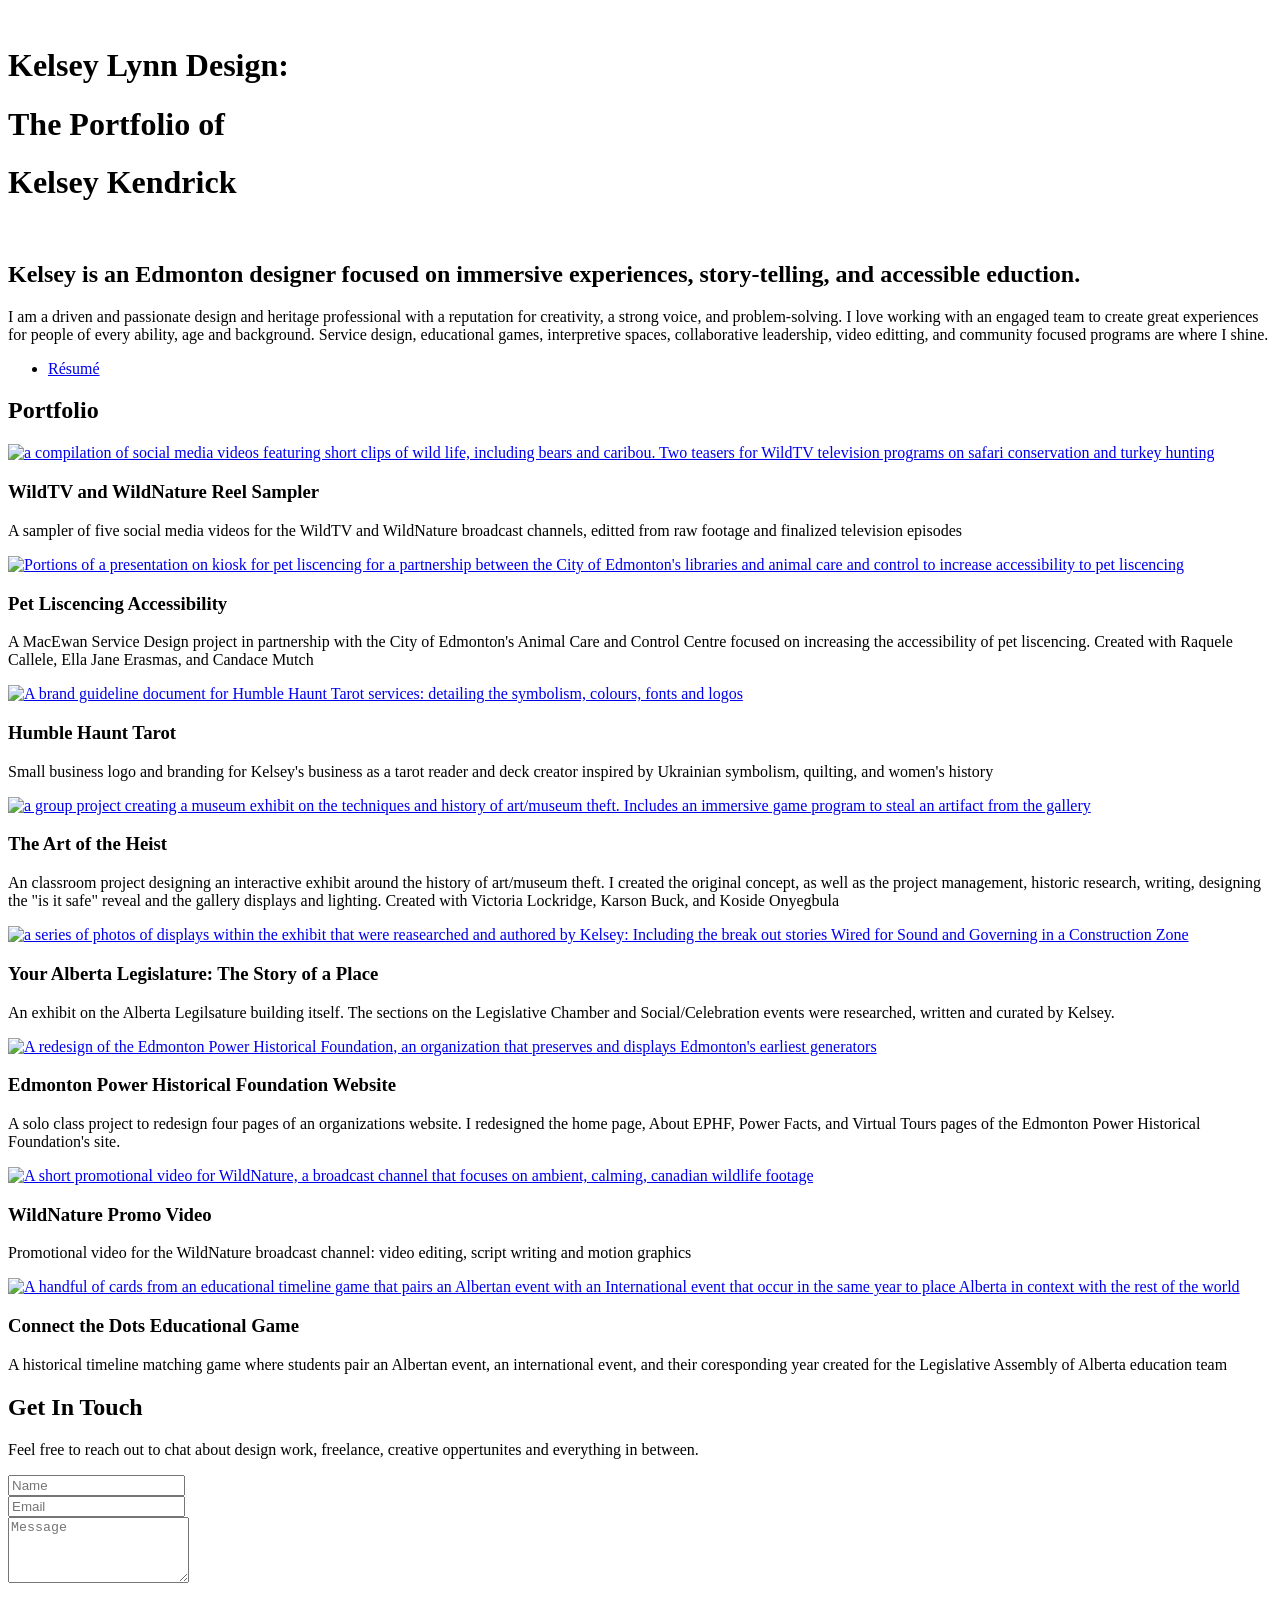
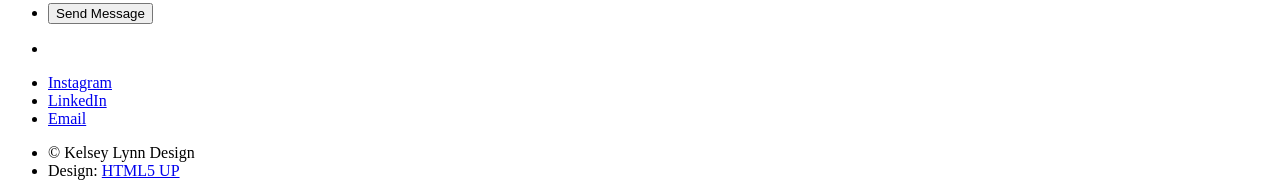
==== index.html @ f6764f23 "Add files via upload" ====
<!DOCTYPE HTML>
<!--
	Strata by HTML5 UP
	html5up.net | @ajlkn
	Free for personal and commercial use under the CCA 3.0 license (html5up.net/license)
-->
<html>
	<head>
		<title>Kelsey Lynn Design</title>
		<meta charset="utf-8" />
		<meta name="viewport" content="width=device-width, initial-scale=1, user-scalable=no" />
		<link rel="stylesheet" href="assets/css/main.css" />
	</head>
	<body class="is-preload">

		<!-- Header -->
			<header id="header">
				<div class="inner">
					<a href="#" class="image avatar"><img src="images/KLDlogo.jpg" alt="" /></a>
					<h1><strong>Kelsey Lynn Design</strong>: <h1>The Portfolio of <h1>Kelsey Kendrick</h1><br /></h1>
				</div>
			</header>

		<!-- Main -->
			<div id="main">

				<!-- One -->
					<section id="one">
						<header class="major">
							<h2>Kelsey is an Edmonton designer focused on immersive experiences, story-telling, and accessible eduction.</h2>
						</header>
						<p>I am a driven and passionate design and heritage professional with a reputation for creativity, a strong voice, and problem-solving. I love working with an engaged team to create great experiences for people of every ability, age and background. Service design, educational games, interpretive spaces, collaborative leadership, video editting, and community focused programs are where I shine.</p>
						<ul class="actions">
							<li><a href="images/fulls/KelseyKendrickResume2026.jpg" class="button">Résumé</a></li>
						</ul>
					</section>

				<!-- Two -->
					<section id="two">
						<h2>Portfolio</h2>
						<div class="row">
							<article class="col-6 col-12-xsmall work-item">
								<a href="images/fulls/wildtvsampler.mp4" class="image fit thumb"><img src="images/thumbs/wildTV.jpg" alt="a compilation of social media videos featuring short clips of wild life, including bears and caribou. Two teasers for WildTV television programs on safari conservation and turkey hunting" /></a>
								<h3>WildTV and WildNature Reel Sampler</h3>
								<p>A sampler of five social media videos for the WildTV and WildNature broadcast channels, editted from raw footage and finalized television episodes </p>
							</article>
							<article class="col-6 col-12-xsmall work-item">
								<a href="images/fulls/DESN445_Phase2_Accessibility.pdf" class="image fit thumb"><img src="images/thumbs/ACCC.jpg" alt="Portions of a presentation on kiosk for pet liscencing for a partnership between the City of Edmonton's libraries and animal care and control to increase accessibility to pet liscencing" /></a>
								<h3>Pet Liscencing Accessibility</h3>
								<p>A MacEwan Service Design project in partnership with the City of Edmonton's Animal Care and Control Centre focused on increasing the accessibility of pet liscencing. Created with Raquele Callele, Ella Jane Erasmas, and Candace Mutch</p>
							</article>
							<article class="col-6 col-12-xsmall work-item">
								<a href="images/fulls/humble.pdf" class="image fit thumb"><img src="images/thumbs/humble.jpg" alt="A brand guideline document for Humble Haunt Tarot services: detailing the symbolism, colours, fonts and logos" /></a>
								<h3>Humble Haunt Tarot</h3>
								<p>Small business logo and branding for Kelsey's business as a tarot reader and deck creator inspired by Ukrainian symbolism, quilting, and women's history</p>
							</article>
							<article class="col-6 col-12-xsmall work-item">
								<a href="images/fulls/DESN316_P2_ArtHeist.pdf" class="image fit thumb"><img src="images/thumbs/artoftheheist.jpg" alt="a group project creating a museum exhibit on the techniques and history of art/museum theft. Includes an immersive game program to steal an artifact from the gallery" /></a>
								<h3>The Art of the Heist</h3>
								<p>An classroom project designing an interactive exhibit around the history of art/museum theft. I created the original concept, as well as the project management, historic research, writing, designing the "is it safe" reveal and the gallery displays and lighting. Created with Victoria Lockridge, Karson Buck, and Koside Onyegbula</p>
							</article>
							<article class="col-6 col-12-xsmall work-item">
								<a href="images/fulls/BuildingAlberta.pdf" class="image fit thumb"><img src="images/thumbs/BuildingAlberta.jpg" alt="a series of photos of displays within the exhibit that were reasearched and authored by Kelsey: Including the break out stories Wired for Sound and Governing in a Construction Zone" /></a>
								<h3>Your Alberta Legislature: The Story of a Place</h3>
								<p>An exhibit on the Alberta Legilsature building itself. The sections on the Legislative Chamber and Social/Celebration events were researched, written and curated by Kelsey. </p>
							</article>
							<article class="col-6 col-12-xsmall work-item">
								<a href="ephf.html" class="image fit thumb"><img src="images/thumbs/ephf.jpg" alt="A redesign of the Edmonton Power Historical Foundation, an organization that preserves and displays Edmonton's earliest generators" /></a>
								<h3>Edmonton Power Historical Foundation Website</h3>
								<p>A solo class project to redesign four pages of an organizations website. I redesigned the home page, About EPHF, Power Facts, and Virtual Tours pages of the Edmonton Power Historical Foundation's site.</p>
							</article>
							<article class="col-6 col-12-xsmall work-item">
								<a href="images/fulls/Promo_Final.mp4" class="image fit thumb"><img src="images/thumbs/wildnature.jpg" alt="A short promotional video for WildNature, a broadcast channel that focuses on ambient, calming, canadian wildlife footage" /></a>
								<h3>WildNature Promo Video</h3>
								<p>Promotional video for the WildNature broadcast channel: video editing, script writing and motion graphics</p>
							</article>
							<article class="col-6 col-12-xsmall work-item">
								<a href="images/fulls/connectthedates.pdf" class="image fit thumb"><img src="images/thumbs/ConnecttheDates.jpg" alt="A handful of cards from an educational timeline game that pairs an Albertan event with an International event that occur in the same year to place Alberta in context with the rest of the world" /></a>
								<h3>Connect the Dots Educational Game</h3>
								<p>A historical timeline matching game where students pair an Albertan event, an international event, and their coresponding year created for the Legislative Assembly of Alberta education team</p>
							</article>
						</div>
					</section>

				<!-- Three -->
					<section id="three">
						<h2>Get In Touch</h2>
						<p>Feel free to reach out to chat about design work, freelance, creative oppertunites and everything in between.</p>
						<div class="row">
							<div class="col-8 col-12-small">
								<form method="post" action="mailto:kelseylynndesign@gmail.com">
									<div class="row gtr-uniform gtr-50">
										<div class="col-6 col-12-xsmall"><input type="text" name="name" id="name" placeholder="Name" /></div>
										<div class="col-6 col-12-xsmall"><input type="email" name="email" id="email" placeholder="Email" /></div>
										<div class="col-12"><textarea name="message" id="message" placeholder="Message" rows="4"></textarea></div>
									</div>
								</form>
								<ul class="actions">
									<li><input type="submit" value="Send Message" /></li>
								</ul>
							</div>
							<div class="col-4 col-12-small">
								<ul class="labeled-icons">
									<!--<li>
										<h3 class="icon solid fa-envelope"><span class="label">Email</span></h3>
										<a href="kelseylynndesign@gmail.com">kelseylynndesign@gmail.com</a>
									</li> -->
									<li>
									<a href="#" class="image avatar"><img src="images/Kelsey.jpg" alt="" /></a></li>
								</ul>
							</div>
						</div>
					</section>

				<!-- Four -->
				<!--
					<section id="four">
						<h2>Elements</h2>

						<section>
							<h4>Text</h4>
							<p>This is <b>bold</b> and this is <strong>strong</strong>. This is <i>italic</i> and this is <em>emphasized</em>.
							This is <sup>superscript</sup> text and this is <sub>subscript</sub> text.
							This is <u>underlined</u> and this is code: <code>for (;;) { ... }</code>. Finally, <a href="#">this is a link</a>.</p>
							<hr />
							<header>
								<h4>Heading with a Subtitle</h4>
								<p>Lorem ipsum dolor sit amet nullam id egestas urna aliquam</p>
							</header>
							<p>Nunc lacinia ante nunc ac lobortis. Interdum adipiscing gravida odio porttitor sem non mi integer non faucibus ornare mi ut ante amet placerat aliquet. Volutpat eu sed ante lacinia sapien lorem accumsan varius montes viverra nibh in adipiscing blandit tempus accumsan.</p>
							<header>
								<h5>Heading with a Subtitle</h5>
								<p>Lorem ipsum dolor sit amet nullam id egestas urna aliquam</p>
							</header>
							<p>Nunc lacinia ante nunc ac lobortis. Interdum adipiscing gravida odio porttitor sem non mi integer non faucibus ornare mi ut ante amet placerat aliquet. Volutpat eu sed ante lacinia sapien lorem accumsan varius montes viverra nibh in adipiscing blandit tempus accumsan.</p>
							<hr />
							<h2>Heading Level 2</h2>
							<h3>Heading Level 3</h3>
							<h4>Heading Level 4</h4>
							<h5>Heading Level 5</h5>
							<h6>Heading Level 6</h6>
							<hr />
							<h5>Blockquote</h5>
							<blockquote>Fringilla nisl. Donec accumsan interdum nisi, quis tincidunt felis sagittis eget tempus euismod. Vestibulum ante ipsum primis in faucibus vestibulum. Blandit adipiscing eu felis iaculis volutpat ac adipiscing accumsan faucibus. Vestibulum ante ipsum primis in faucibus lorem ipsum dolor sit amet nullam adipiscing eu felis.</blockquote>
							<h5>Preformatted</h5>
							<pre><code>i = 0;

while (!deck.isInOrder()) {
print 'Iteration ' + i;
deck.shuffle();
i++;
}

print 'It took ' + i + ' iterations to sort the deck.';</code></pre>
						</section>

						<section>
							<h4>Lists</h4>
							<div class="row">
								<div class="col-6 col-12-xsmall">
									<h5>Unordered</h5>
									<ul>
										<li>Dolor pulvinar etiam magna etiam.</li>
										<li>Sagittis adipiscing lorem eleifend.</li>
										<li>Felis enim feugiat dolore viverra.</li>
									</ul>
									<h5>Alternate</h5>
									<ul class="alt">
										<li>Dolor pulvinar etiam magna etiam.</li>
										<li>Sagittis adipiscing lorem eleifend.</li>
										<li>Felis enim feugiat dolore viverra.</li>
									</ul>
								</div>
								<div class="col-6 col-12-xsmall">
									<h5>Ordered</h5>
									<ol>
										<li>Dolor pulvinar etiam magna etiam.</li>
										<li>Etiam vel felis at lorem sed viverra.</li>
										<li>Felis enim feugiat dolore viverra.</li>
										<li>Dolor pulvinar etiam magna etiam.</li>
										<li>Etiam vel felis at lorem sed viverra.</li>
										<li>Felis enim feugiat dolore viverra.</li>
									</ol>
									<h5>Icons</h5>
									<ul class="icons">
										<li><a href="#" class="icon brands fa-twitter"><span class="label">Twitter</span></a></li>
										<li><a href="#" class="icon brands fa-facebook-f"><span class="label">Facebook</span></a></li>
										<li><a href="#" class="icon brands fa-instagram"><span class="label">Instagram</span></a></li>
										<li><a href="#" class="icon brands fa-github"><span class="label">Github</span></a></li>
										<li><a href="#" class="icon brands fa-dribbble"><span class="label">Dribbble</span></a></li>
										<li><a href="#" class="icon brands fa-tumblr"><span class="label">Tumblr</span></a></li>
									</ul>
								</div>
							</div>
							<h5>Actions</h5>
							<ul class="actions">
								<li><a href="#" class="button primary">Default</a></li>
								<li><a href="#" class="button">Default</a></li>
							</ul>
							<ul class="actions small">
								<li><a href="#" class="button primary small">Small</a></li>
								<li><a href="#" class="button small">Small</a></li>
							</ul>
							<div class="row">
								<div class="col-6 col-12-small">
									<ul class="actions stacked">
										<li><a href="#" class="button primary">Default</a></li>
										<li><a href="#" class="button">Default</a></li>
									</ul>
								</div>
								<div class="col-6 col-12-small">
									<ul class="actions stacked">
										<li><a href="#" class="button primary small">Small</a></li>
										<li><a href="#" class="button small">Small</a></li>
									</ul>
								</div>
								<div class="col-6 col-12-small">
									<ul class="actions stacked">
										<li><a href="#" class="button primary fit">Default</a></li>
										<li><a href="#" class="button fit">Default</a></li>
									</ul>
								</div>
								<div class="col-6 col-12-small">
									<ul class="actions stacked">
										<li><a href="#" class="button primary small fit">Small</a></li>
										<li><a href="#" class="button small fit">Small</a></li>
									</ul>
								</div>
							</div>
						</section>

						<section>
							<h4>Table</h4>
							<h5>Default</h5>
							<div class="table-wrapper">
								<table>
									<thead>
										<tr>
											<th>Name</th>
											<th>Description</th>
											<th>Price</th>
										</tr>
									</thead>
									<tbody>
										<tr>
											<td>Item One</td>
											<td>Ante turpis integer aliquet porttitor.</td>
											<td>29.99</td>
										</tr>
										<tr>
											<td>Item Two</td>
											<td>Vis ac commodo adipiscing arcu aliquet.</td>
											<td>19.99</td>
										</tr>
										<tr>
											<td>Item Three</td>
											<td> Morbi faucibus arcu accumsan lorem.</td>
											<td>29.99</td>
										</tr>
										<tr>
											<td>Item Four</td>
											<td>Vitae integer tempus condimentum.</td>
											<td>19.99</td>
										</tr>
										<tr>
											<td>Item Five</td>
											<td>Ante turpis integer aliquet porttitor.</td>
											<td>29.99</td>
										</tr>
									</tbody>
									<tfoot>
										<tr>
											<td colspan="2"></td>
											<td>100.00</td>
										</tr>
									</tfoot>
								</table>
							</div>

							<h5>Alternate</h5>
							<div class="table-wrapper">
								<table class="alt">
									<thead>
										<tr>
											<th>Name</th>
											<th>Description</th>
											<th>Price</th>
										</tr>
									</thead>
									<tbody>
										<tr>
											<td>Item One</td>
											<td>Ante turpis integer aliquet porttitor.</td>
											<td>29.99</td>
										</tr>
										<tr>
											<td>Item Two</td>
											<td>Vis ac commodo adipiscing arcu aliquet.</td>
											<td>19.99</td>
										</tr>
										<tr>
											<td>Item Three</td>
											<td> Morbi faucibus arcu accumsan lorem.</td>
											<td>29.99</td>
										</tr>
										<tr>
											<td>Item Four</td>
											<td>Vitae integer tempus condimentum.</td>
											<td>19.99</td>
										</tr>
										<tr>
											<td>Item Five</td>
											<td>Ante turpis integer aliquet porttitor.</td>
											<td>29.99</td>
										</tr>
									</tbody>
									<tfoot>
										<tr>
											<td colspan="2"></td>
											<td>100.00</td>
										</tr>
									</tfoot>
								</table>
							</div>
						</section>

						<section>
							<h4>Buttons</h4>
							<ul class="actions">
								<li><a href="#" class="button primary">Primary</a></li>
								<li><a href="#" class="button">Default</a></li>
							</ul>
							<ul class="actions">
								<li><a href="#" class="button large">Large</a></li>
								<li><a href="#" class="button">Default</a></li>
								<li><a href="#" class="button small">Small</a></li>
							</ul>
							<ul class="actions fit">
								<li><a href="#" class="button primary fit">Fit</a></li>
								<li><a href="#" class="button fit">Fit</a></li>
							</ul>
							<ul class="actions fit small">
								<li><a href="#" class="button primary fit small">Fit + Small</a></li>
								<li><a href="#" class="button fit small">Fit + Small</a></li>
							</ul>
							<ul class="actions">
								<li><a href="#" class="button primary icon solid fa-download">Icon</a></li>
								<li><a href="#" class="button icon solid fa-download">Icon</a></li>
							</ul>
							<ul class="actions">
								<li><span class="button primary disabled">Primary</span></li>
								<li><span class="button disabled">Default</span></li>
							</ul>
						</section>

						<section>
							<h4>Form</h4>
							<form method="post" action="#">
								<div class="row gtr-uniform gtr-50">
									<div class="col-6 col-12-xsmall">
										<input type="text" name="demo-name" id="demo-name" value="" placeholder="Name" />
									</div>
									<div class="col-6 col-12-xsmall">
										<input type="email" name="demo-email" id="demo-email" value="" placeholder="Email" />
									</div>
									<div class="col-12">
										<select name="demo-category" id="demo-category">
											<option value="">- Category -</option>
											<option value="1">Manufacturing</option>
											<option value="1">Shipping</option>
											<option value="1">Administration</option>
											<option value="1">Human Resources</option>
										</select>
									</div>
									<div class="col-4 col-12-small">
										<input type="radio" id="demo-priority-low" name="demo-priority" checked>
										<label for="demo-priority-low">Low Priority</label>
									</div>
									<div class="col-4 col-12-small">
										<input type="radio" id="demo-priority-normal" name="demo-priority">
										<label for="demo-priority-normal">Normal Priority</label>
									</div>
									<div class="col-4 col-12-small">
										<input type="radio" id="demo-priority-high" name="demo-priority">
										<label for="demo-priority-high">High Priority</label>
									</div>
									<div class="col-6 col-12-small">
										<input type="checkbox" id="demo-copy" name="demo-copy">
										<label for="demo-copy">Email me a copy of this message</label>
									</div>
									<div class="col-6 col-12-small">
										<input type="checkbox" id="demo-human" name="demo-human" checked>
										<label for="demo-human">I am a human and not a robot</label>
									</div>
									<div class="col-12">
										<textarea name="demo-message" id="demo-message" placeholder="Enter your message" rows="6"></textarea>
									</div>
									<div class="col-12">
										<ul class="actions">
											<li><input type="submit" value="Send Message" class="primary" /></li>
											<li><input type="reset" value="Reset" /></li>
										</ul>
									</div>
								</div>
							</form>
						</section>

						<section>
							<h4>Image</h4>
							<h5>Fit</h5>
							<div class="box alt">
								<div class="row gtr-50 gtr-uniform">
									<div class="col-12"><span class="image fit"><img src="images/fulls/05.jpg" alt="" /></span></div>
									<div class="col-4"><span class="image fit"><img src="images/thumbs/01.jpg" alt="" /></span></div>
									<div class="col-4"><span class="image fit"><img src="images/thumbs/02.jpg" alt="" /></span></div>
									<div class="col-4"><span class="image fit"><img src="images/thumbs/03.jpg" alt="" /></span></div>
									<div class="col-4"><span class="image fit"><img src="images/thumbs/04.jpg" alt="" /></span></div>
									<div class="col-4"><span class="image fit"><img src="images/thumbs/05.jpg" alt="" /></span></div>
									<div class="col-4"><span class="image fit"><img src="images/thumbs/06.jpg" alt="" /></span></div>
									<div class="col-4"><span class="image fit"><img src="images/thumbs/03.jpg" alt="" /></span></div>
									<div class="col-4"><span class="image fit"><img src="images/thumbs/02.jpg" alt="" /></span></div>
									<div class="col-4"><span class="image fit"><img src="images/thumbs/01.jpg" alt="" /></span></div>
								</div>
							</div>
							<h5>Left &amp; Right</h5>
							<p><span class="image left"><img src="images/avatar.jpg" alt="" /></span>Fringilla nisl. Donec accumsan interdum nisi, quis tincidunt felis sagittis eget. tempus euismod. Vestibulum ante ipsum primis in faucibus vestibulum. Blandit adipiscing eu felis iaculis volutpat ac adipiscing accumsan eu faucibus. Integer ac pellentesque praesent tincidunt felis sagittis eget. tempus euismod. Vestibulum ante ipsum primis in faucibus vestibulum. Blandit adipiscing eu felis iaculis volutpat ac adipiscing accumsan eu faucibus. Integer ac pellentesque praesent. Donec accumsan interdum nisi, quis tincidunt felis sagittis eget. tempus euismod. Vestibulum ante ipsum primis in faucibus vestibulum. Blandit adipiscing eu felis iaculis volutpat ac adipiscing accumsan eu faucibus. Integer ac pellentesque praesent tincidunt felis sagittis eget. tempus euismod. Vestibulum ante ipsum primis in faucibus vestibulum. Blandit adipiscing eu felis iaculis volutpat ac adipiscing accumsan eu faucibus. Integer ac pellentesque praesent.</p>
							<p><span class="image right"><img src="images/avatar.jpg" alt="" /></span>Fringilla nisl. Donec accumsan interdum nisi, quis tincidunt felis sagittis eget. tempus euismod. Vestibulum ante ipsum primis in faucibus vestibulum. Blandit adipiscing eu felis iaculis volutpat ac adipiscing accumsan eu faucibus. Integer ac pellentesque praesent tincidunt felis sagittis eget. tempus euismod. Vestibulum ante ipsum primis in faucibus vestibulum. Blandit adipiscing eu felis iaculis volutpat ac adipiscing accumsan eu faucibus. Integer ac pellentesque praesent. Donec accumsan interdum nisi, quis tincidunt felis sagittis eget. tempus euismod. Vestibulum ante ipsum primis in faucibus vestibulum. Blandit adipiscing eu felis iaculis volutpat ac adipiscing accumsan eu faucibus. Integer ac pellentesque praesent tincidunt felis sagittis eget. tempus euismod. Vestibulum ante ipsum primis in faucibus vestibulum. Blandit adipiscing eu felis iaculis volutpat ac adipiscing accumsan eu faucibus. Integer ac pellentesque praesent.</p>
						</section>

					</section>
				-->

			</div>

		<!-- Footer -->
			<footer id="footer">
				<div class="inner">
					<ul class="icons">
						<li><a href="https://www.instagram.com/kelseylynndes" class="icon brands fa-instagram"><span class="label">Instagram</span></a></li>
						<li><a href="https://www.linkedin.com/in/
						kelsey-kendrick-924b5b48" class="icon brands fa-linkedin"><span class="label">LinkedIn</span></a></li>
						<li><a href="mailto:kelseylynndesign@gmail.com" class="icon solid fa-envelope"><span class="label">Email</span></a></li>
					</ul>
					<ul class="copyright">
						<li>&copy; Kelsey Lynn Design</li><li>Design: <a href="http://html5up.net">HTML5 UP</a></li>
					</ul>
				</div>
			</footer>

		<!-- Scripts -->
			<script src="assets/js/jquery.min.js"></script>
			<script src="assets/js/jquery.poptrox.min.js"></script>
			<script src="assets/js/browser.min.js"></script>
			<script src="assets/js/breakpoints.min.js"></script>
			<script src="assets/js/util.js"></script>
			<script src="assets/js/main.js"></script>

	</body>
</html>
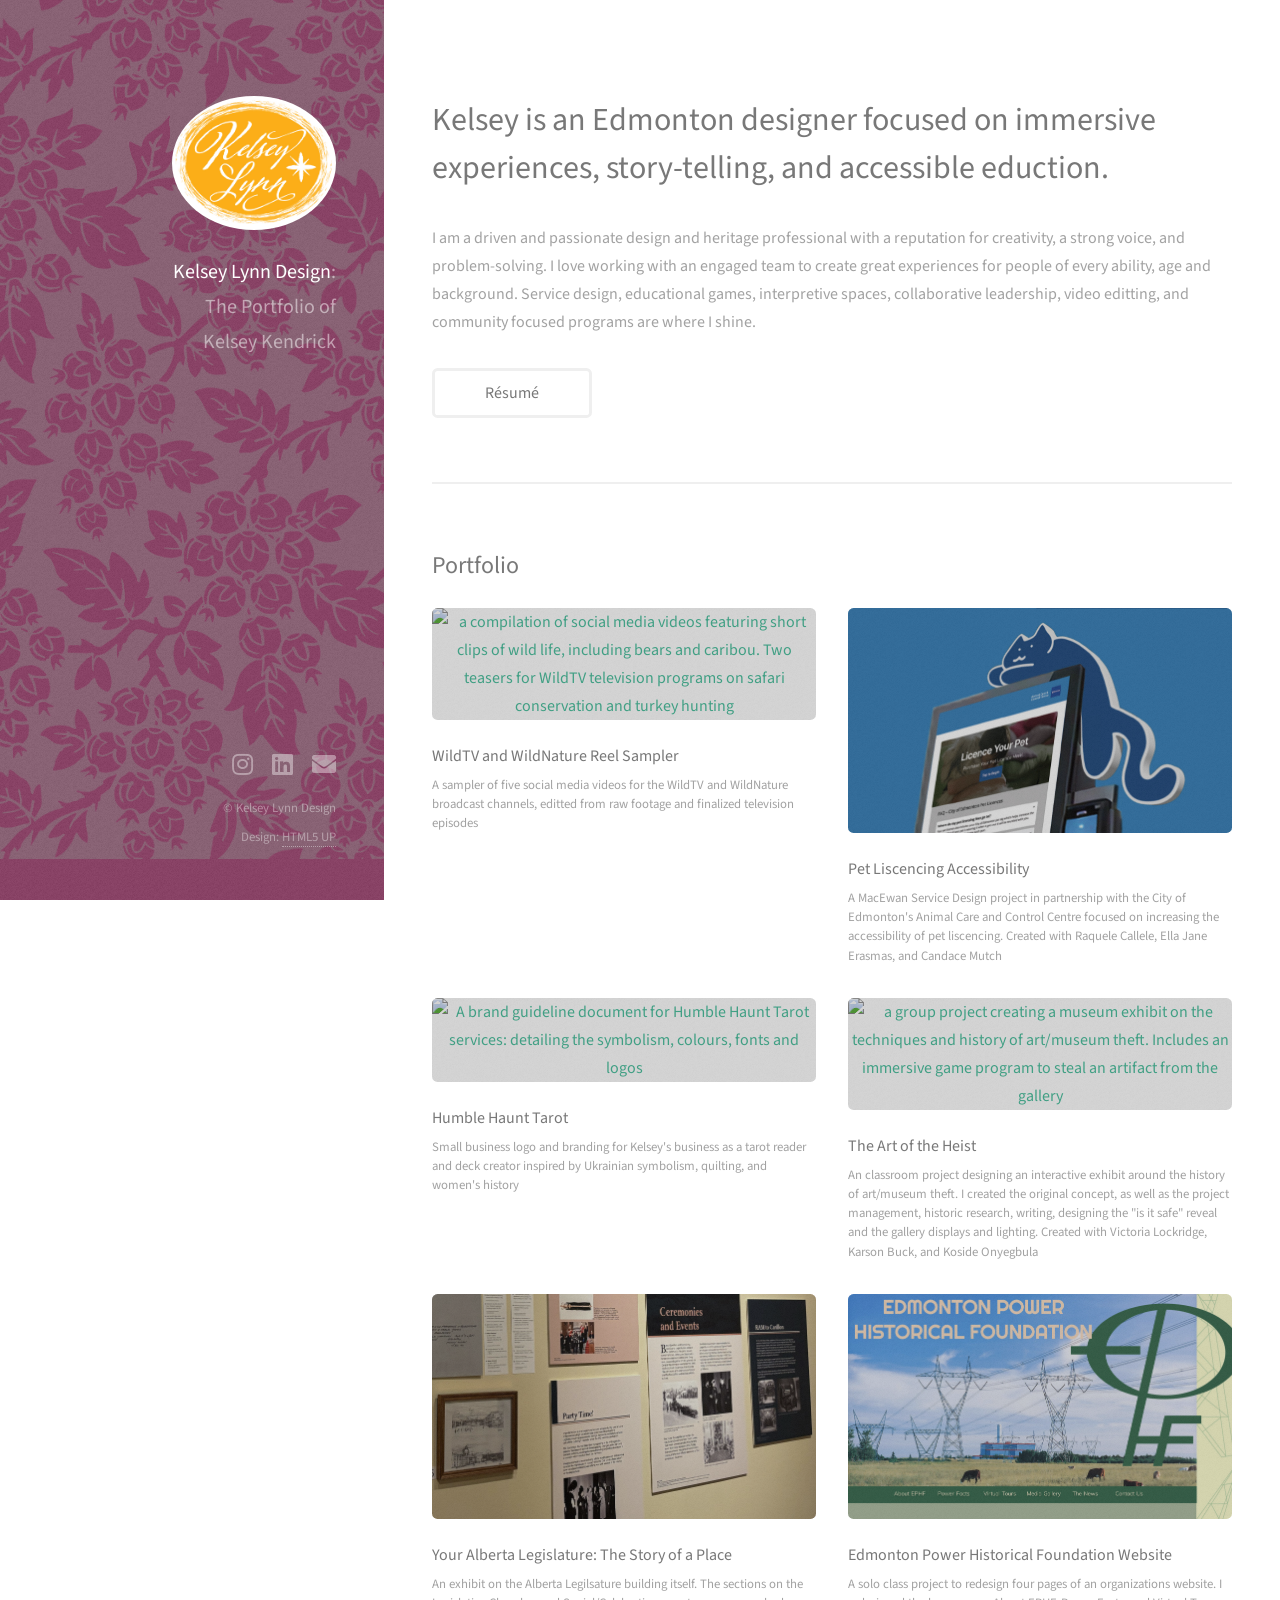
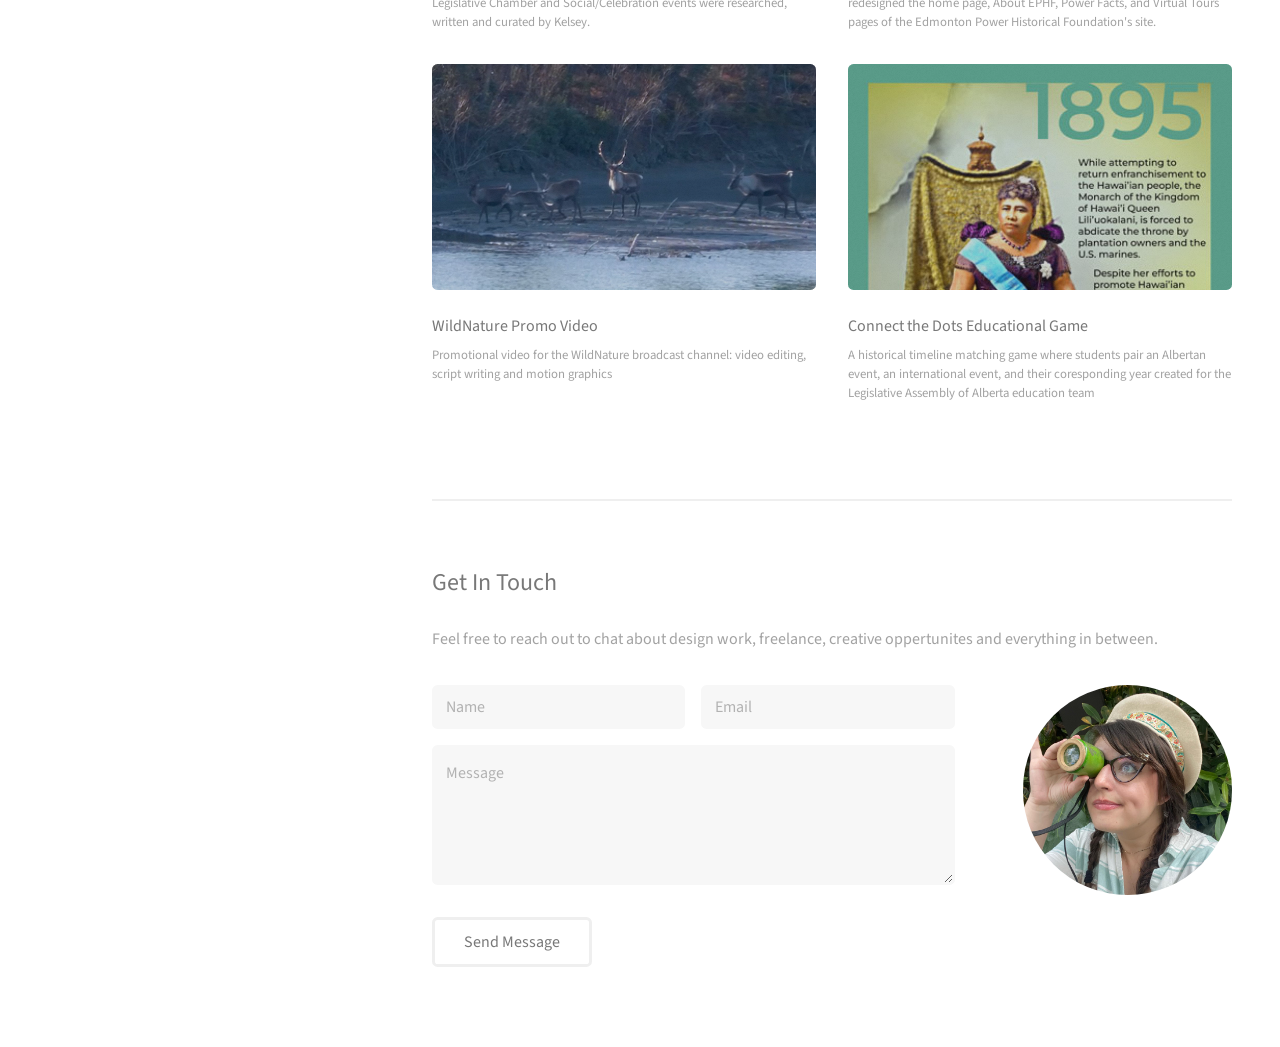
==== commit 61f741b1: "art heist file" ====
--- a/index.html
+++ b/index.html
@@ -16,7 +16,7 @@
 		<!-- Header -->
 			<header id="header">
 				<div class="inner">
-					<a href="#" class="image avatar"><img src="images/KLDlogo.jpg" alt="" /></a>
+					<a href="index.html" class="image avatar"><img src="images/KLDlogo.jpg" alt="" /></a>
 					<h1><strong>Kelsey Lynn Design</strong>: <h1>The Portfolio of <h1>Kelsey Kendrick</h1><br /></h1>
 				</div>
 			</header>
@@ -40,7 +40,7 @@
 						<h2>Portfolio</h2>
 						<div class="row">
 							<article class="col-6 col-12-xsmall work-item">
-								<a href="images/fulls/wildtvsampler.mp4" class="image fit thumb"><img src="images/thumbs/wildTV.jpg" alt="a compilation of social media videos featuring short clips of wild life, including bears and caribou. Two teasers for WildTV television programs on safari conservation and turkey hunting" /></a>
+								<a href="https://drive.google.com/file/d/1MWFYuW-AZX_t9jpE6B_n77WnBtIgo_M7/view?usp=sharing" class="image fit thumb"><img src="images/thumbs/wildTV.jpg" alt="a compilation of social media videos featuring short clips of wild life, including bears and caribou. Two teasers for WildTV television programs on safari conservation and turkey hunting" /></a>
 								<h3>WildTV and WildNature Reel Sampler</h3>
 								<p>A sampler of five social media videos for the WildTV and WildNature broadcast channels, editted from raw footage and finalized television episodes </p>
 							</article>
@@ -55,7 +55,7 @@
 								<p>Small business logo and branding for Kelsey's business as a tarot reader and deck creator inspired by Ukrainian symbolism, quilting, and women's history</p>
 							</article>
 							<article class="col-6 col-12-xsmall work-item">
-								<a href="images/fulls/DESN316_P2_ArtHeist.pdf" class="image fit thumb"><img src="images/thumbs/artoftheheist.jpg" alt="a group project creating a museum exhibit on the techniques and history of art/museum theft. Includes an immersive game program to steal an artifact from the gallery" /></a>
+								<a href="images/fulls/DESN316_P2_ArtHeist.pdf" class="image fit thumb"><img src="https://drive.google.com/file/d/1k4Fojmru19QUz9kt4PIhXQrFa3JICtJO/view?usp=sharing" alt="a group project creating a museum exhibit on the techniques and history of art/museum theft. Includes an immersive game program to steal an artifact from the gallery" /></a>
 								<h3>The Art of the Heist</h3>
 								<p>An classroom project designing an interactive exhibit around the history of art/museum theft. I created the original concept, as well as the project management, historic research, writing, designing the "is it safe" reveal and the gallery displays and lighting. Created with Victoria Lockridge, Karson Buck, and Koside Onyegbula</p>
 							</article>
--- a/assets/css/main.css
+++ b/assets/css/main.css
@@ -0,0 +1,3221 @@
+@import url("fontawesome-all.min.css");
+@import url("https://fonts.googleapis.com/css?family=Source+Sans+Pro:400,400italic");
+
+/*
+	Strata by HTML5 UP
+	html5up.net | @ajlkn
+	Free for personal and commercial use under the CCA 3.0 license (html5up.net/license)
+*/
+
+html, body, div, span, applet, object,
+iframe, h1, h2, h3, h4, h5, h6, p, blockquote,
+pre, a, abbr, acronym, address, big, cite,
+code, del, dfn, em, img, ins, kbd, q, s, samp,
+small, strike, strong, sub, sup, tt, var, b,
+u, i, center, dl, dt, dd, ol, ul, li, fieldset,
+form, label, legend, table, caption, tbody,
+tfoot, thead, tr, th, td, article, aside,
+canvas, details, embed, figure, figcaption,
+footer, header, hgroup, menu, nav, output, ruby,
+section, summary, time, mark, audio, video {
+	margin: 0;
+	padding: 0;
+	border: 0;
+	font-size: 100%;
+	font: inherit;
+	vertical-align: baseline;}
+
+article, aside, details, figcaption, figure,
+footer, header, hgroup, menu, nav, section {
+	display: block;}
+
+body {
+	line-height: 1;
+}
+
+ol, ul {
+	list-style: none;
+}
+
+blockquote, q {
+	quotes: none;
+}
+
+	blockquote:before, blockquote:after, q:before, q:after {
+		content: '';
+		content: none;
+	}
+
+table {
+	border-collapse: collapse;
+	border-spacing: 0;
+}
+
+body {
+	-webkit-text-size-adjust: none;
+}
+
+mark {
+	background-color: transparent;
+	color: inherit;
+}
+
+input::-moz-focus-inner {
+	border: 0;
+	padding: 0;
+}
+
+input, select, textarea {
+	-moz-appearance: none;
+	-webkit-appearance: none;
+	-ms-appearance: none;
+	appearance: none;
+}
+
+/* Basic */
+
+	html {
+		box-sizing: border-box;
+	}
+
+	*, *:before, *:after {
+		box-sizing: inherit;
+	}
+
+	body {
+		background: #fff;
+	}
+
+		body.is-preload *, body.is-preload *:before, body.is-preload *:after {
+			-moz-animation: none !important;
+			-webkit-animation: none !important;
+			-ms-animation: none !important;
+			animation: none !important;
+			-moz-transition: none !important;
+			-webkit-transition: none !important;
+			-ms-transition: none !important;
+			transition: none !important;
+		}
+
+	body, input, select, textarea {
+		color: #a2a2a2;
+		font-family: "Source Sans Pro", Helvetica, sans-serif;
+		font-size: 16pt;
+		font-weight: 400;
+		line-height: 1.75em;
+	}
+
+	a {
+		-moz-transition: color 0.2s ease-in-out, border-color 0.2s ease-in-out;
+		-webkit-transition: color 0.2s ease-in-out, border-color 0.2s ease-in-out;
+		-ms-transition: color 0.2s ease-in-out, border-color 0.2s ease-in-out;
+		transition: color 0.2s ease-in-out, border-color 0.2s ease-in-out;
+		border-bottom: dotted 1px;
+		color: #49bf9d;
+		text-decoration: none;
+	}
+
+		a:hover {
+			border-bottom-color: transparent;
+			color: #ff9900 !important;
+			text-decoration: none;
+		}
+
+	strong, b {
+		color: #787878;
+		font-weight: 400;
+	}
+
+	em, i {
+		font-style: italic;
+	}
+
+	p {
+		margin: 0 0 2em 0;
+	}
+
+	h1, h2, h3, h4, h5, h6 {
+		color: #787878;
+		font-weight: 400;
+		line-height: 1em;
+		margin: 0 0 1em 0;
+	}
+
+		h1 a, h2 a, h3 a, h4 a, h5 a, h6 a {
+			color: inherit;
+			text-decoration: none;
+		}
+
+	h1 {
+		font-size: 2em;
+		line-height: 1.5em;
+	}
+
+	h2 {
+		font-size: 1.5em;
+		line-height: 1.5em;
+	}
+
+	h3 {
+		font-size: 1.25em;
+		line-height: 1.5em;
+	}
+
+	h4 {
+		font-size: 1.1em;
+		line-height: 1.5em;
+	}
+
+	h5 {
+		font-size: 0.9em;
+		line-height: 1.5em;
+	}
+
+	h6 {
+		font-size: 0.7em;
+		line-height: 1.5em;
+	}
+
+	sub {
+		font-size: 0.8em;
+		position: relative;
+		top: 0.5em;
+	}
+
+	sup {
+		font-size: 0.8em;
+		position: relative;
+		top: -0.5em;
+	}
+
+	hr {
+		border: 0;
+		border-bottom: solid 2px #efefef;
+		margin: 2em 0;
+	}
+
+		hr.major {
+			margin: 3em 0;
+		}
+
+	blockquote {
+		border-left: solid 6px #efefef;
+		font-style: italic;
+		margin: 0 0 2em 0;
+		padding: 0.5em 0 0.5em 1.5em;
+	}
+
+	code {
+		background: #f7f7f7;
+		border-radius: 0.35em;
+		border: solid 2px #efefef;
+		font-family: "Courier New", monospace;
+		font-size: 0.9em;
+		margin: 0 0.25em;
+		padding: 0.25em 0.65em;
+	}
+
+	pre {
+		-webkit-overflow-scrolling: touch;
+		font-family: "Courier New", monospace;
+		font-size: 0.9em;
+		margin: 0 0 2em 0;
+	}
+
+		pre code {
+			display: block;
+			line-height: 1.75em;
+			padding: 1em 1.5em;
+			overflow-x: auto;
+		}
+
+	.align-left {
+		text-align: left;
+	}
+
+	.align-center {
+		text-align: center;
+	}
+
+	.align-right {
+		text-align: right;
+	}
+
+/* Container */
+
+	.container {
+		margin: 0 auto;
+		max-width: calc(100% - 4em);
+		width: 100%;
+	}
+
+		.container.xsmall {
+			width: 25%;
+		}
+
+		.container.small {
+			width: 50%;
+		}
+
+		.container.medium {
+			width: 75%;
+		}
+
+		.container.large {
+			width: 125%;
+		}
+
+		.container.xlarge {
+			width: 150%;
+		}
+
+		.container.max {
+			width: 100%;
+		}
+
+		@media screen and (max-width: 980px) {
+
+			.container {
+				width: 100% !important;
+				max-width: 100% !important;
+			}
+
+		}
+
+		@media screen and (max-width: 480px) {
+
+			.container {
+				max-width: calc(100% - 3em);
+			}
+
+		}
+
+/* Row */
+
+	.row {
+		display: flex;
+		flex-wrap: wrap;
+		box-sizing: border-box;
+		align-items: stretch;
+	}
+
+		.row > * {
+			box-sizing: border-box;
+		}
+
+		.row.gtr-uniform > * > :last-child {
+			margin-bottom: 0;
+		}
+
+		.row.aln-left {
+			justify-content: flex-start;
+		}
+
+		.row.aln-center {
+			justify-content: center;
+		}
+
+		.row.aln-right {
+			justify-content: flex-end;
+		}
+
+		.row.aln-top {
+			align-items: flex-start;
+		}
+
+		.row.aln-middle {
+			align-items: center;
+		}
+
+		.row.aln-bottom {
+			align-items: flex-end;
+		}
+
+		.row > .imp {
+			order: -1;
+		}
+
+		.row > .col-1 {
+			width: 8.33333%;
+		}
+
+		.row > .off-1 {
+			margin-left: 8.33333%;
+		}
+
+		.row > .col-2 {
+			width: 16.66667%;
+		}
+
+		.row > .off-2 {
+			margin-left: 16.66667%;
+		}
+
+		.row > .col-3 {
+			width: 25%;
+		}
+
+		.row > .off-3 {
+			margin-left: 25%;
+		}
+
+		.row > .col-4 {
+			width: 33.33333%;
+		}
+
+		.row > .off-4 {
+			margin-left: 33.33333%;
+		}
+
+		.row > .col-5 {
+			width: 41.66667%;
+		}
+
+		.row > .off-5 {
+			margin-left: 41.66667%;
+		}
+
+		.row > .col-6 {
+			width: 50%;
+		}
+
+		.row > .off-6 {
+			margin-left: 50%;
+		}
+
+		.row > .col-7 {
+			width: 58.33333%;
+		}
+
+		.row > .off-7 {
+			margin-left: 58.33333%;
+		}
+
+		.row > .col-8 {
+			width: 66.66667%;
+		}
+
+		.row > .off-8 {
+			margin-left: 66.66667%;
+		}
+
+		.row > .col-9 {
+			width: 75%;
+		}
+
+		.row > .off-9 {
+			margin-left: 75%;
+		}
+
+		.row > .col-10 {
+			width: 83.33333%;
+		}
+
+		.row > .off-10 {
+			margin-left: 83.33333%;
+		}
+
+		.row > .col-11 {
+			width: 91.66667%;
+		}
+
+		.row > .off-11 {
+			margin-left: 91.66667%;
+		}
+
+		.row > .col-12 {
+			width: 100%;
+		}
+
+		.row > .off-12 {
+			margin-left: 100%;
+		}
+
+		.row.gtr-0 {
+			margin-top: 0;
+			margin-left: 0em;
+		}
+
+			.row.gtr-0 > * {
+				padding: 0 0 0 0em;
+			}
+
+			.row.gtr-0.gtr-uniform {
+				margin-top: 0em;
+			}
+
+				.row.gtr-0.gtr-uniform > * {
+					padding-top: 0em;
+				}
+
+		.row.gtr-25 {
+			margin-top: 0;
+			margin-left: -0.625em;
+		}
+
+			.row.gtr-25 > * {
+				padding: 0 0 0 0.625em;
+			}
+
+			.row.gtr-25.gtr-uniform {
+				margin-top: -0.625em;
+			}
+
+				.row.gtr-25.gtr-uniform > * {
+					padding-top: 0.625em;
+				}
+
+		.row.gtr-50 {
+			margin-top: 0;
+			margin-left: -1.25em;
+		}
+
+			.row.gtr-50 > * {
+				padding: 0 0 0 1.25em;
+			}
+
+			.row.gtr-50.gtr-uniform {
+				margin-top: -1.25em;
+			}
+
+				.row.gtr-50.gtr-uniform > * {
+					padding-top: 1.25em;
+				}
+
+		.row {
+			margin-top: 0;
+			margin-left: -2.5em;
+		}
+
+			.row > * {
+				padding: 0 0 0 2.5em;
+			}
+
+			.row.gtr-uniform {
+				margin-top: -2.5em;
+			}
+
+				.row.gtr-uniform > * {
+					padding-top: 2.5em;
+				}
+
+		.row.gtr-150 {
+			margin-top: 0;
+			margin-left: -3.75em;
+		}
+
+			.row.gtr-150 > * {
+				padding: 0 0 0 3.75em;
+			}
+
+			.row.gtr-150.gtr-uniform {
+				margin-top: -3.75em;
+			}
+
+				.row.gtr-150.gtr-uniform > * {
+					padding-top: 3.75em;
+				}
+
+		.row.gtr-200 {
+			margin-top: 0;
+			margin-left: -5em;
+		}
+
+			.row.gtr-200 > * {
+				padding: 0 0 0 5em;
+			}
+
+			.row.gtr-200.gtr-uniform {
+				margin-top: -5em;
+			}
+
+				.row.gtr-200.gtr-uniform > * {
+					padding-top: 5em;
+				}
+
+		@media screen and (max-width: 1800px) {
+
+			.row {
+				display: flex;
+				flex-wrap: wrap;
+				box-sizing: border-box;
+				align-items: stretch;
+			}
+
+				.row > * {
+					box-sizing: border-box;
+				}
+
+				.row.gtr-uniform > * > :last-child {
+					margin-bottom: 0;
+				}
+
+				.row.aln-left {
+					justify-content: flex-start;
+				}
+
+				.row.aln-center {
+					justify-content: center;
+				}
+
+				.row.aln-right {
+					justify-content: flex-end;
+				}
+
+				.row.aln-top {
+					align-items: flex-start;
+				}
+
+				.row.aln-middle {
+					align-items: center;
+				}
+
+				.row.aln-bottom {
+					align-items: flex-end;
+				}
+
+				.row > .imp-xlarge {
+					order: -1;
+				}
+
+				.row > .col-1-xlarge {
+					width: 8.33333%;
+				}
+
+				.row > .off-1-xlarge {
+					margin-left: 8.33333%;
+				}
+
+				.row > .col-2-xlarge {
+					width: 16.66667%;
+				}
+
+				.row > .off-2-xlarge {
+					margin-left: 16.66667%;
+				}
+
+				.row > .col-3-xlarge {
+					width: 25%;
+				}
+
+				.row > .off-3-xlarge {
+					margin-left: 25%;
+				}
+
+				.row > .col-4-xlarge {
+					width: 33.33333%;
+				}
+
+				.row > .off-4-xlarge {
+					margin-left: 33.33333%;
+				}
+
+				.row > .col-5-xlarge {
+					width: 41.66667%;
+				}
+
+				.row > .off-5-xlarge {
+					margin-left: 41.66667%;
+				}
+
+				.row > .col-6-xlarge {
+					width: 50%;
+				}
+
+				.row > .off-6-xlarge {
+					margin-left: 50%;
+				}
+
+				.row > .col-7-xlarge {
+					width: 58.33333%;
+				}
+
+				.row > .off-7-xlarge {
+					margin-left: 58.33333%;
+				}
+
+				.row > .col-8-xlarge {
+					width: 66.66667%;
+				}
+
+				.row > .off-8-xlarge {
+					margin-left: 66.66667%;
+				}
+
+				.row > .col-9-xlarge {
+					width: 75%;
+				}
+
+				.row > .off-9-xlarge {
+					margin-left: 75%;
+				}
+
+				.row > .col-10-xlarge {
+					width: 83.33333%;
+				}
+
+				.row > .off-10-xlarge {
+					margin-left: 83.33333%;
+				}
+
+				.row > .col-11-xlarge {
+					width: 91.66667%;
+				}
+
+				.row > .off-11-xlarge {
+					margin-left: 91.66667%;
+				}
+
+				.row > .col-12-xlarge {
+					width: 100%;
+				}
+
+				.row > .off-12-xlarge {
+					margin-left: 100%;
+				}
+
+				.row.gtr-0 {
+					margin-top: 0;
+					margin-left: 0em;
+				}
+
+					.row.gtr-0 > * {
+						padding: 0 0 0 0em;
+					}
+
+					.row.gtr-0.gtr-uniform {
+						margin-top: 0em;
+					}
+
+						.row.gtr-0.gtr-uniform > * {
+							padding-top: 0em;
+						}
+
+				.row.gtr-25 {
+					margin-top: 0;
+					margin-left: -0.625em;
+				}
+
+					.row.gtr-25 > * {
+						padding: 0 0 0 0.625em;
+					}
+
+					.row.gtr-25.gtr-uniform {
+						margin-top: -0.625em;
+					}
+
+						.row.gtr-25.gtr-uniform > * {
+							padding-top: 0.625em;
+						}
+
+				.row.gtr-50 {
+					margin-top: 0;
+					margin-left: -1.25em;
+				}
+
+					.row.gtr-50 > * {
+						padding: 0 0 0 1.25em;
+					}
+
+					.row.gtr-50.gtr-uniform {
+						margin-top: -1.25em;
+					}
+
+						.row.gtr-50.gtr-uniform > * {
+							padding-top: 1.25em;
+						}
+
+				.row {
+					margin-top: 0;
+					margin-left: -2.5em;
+				}
+
+					.row > * {
+						padding: 0 0 0 2.5em;
+					}
+
+					.row.gtr-uniform {
+						margin-top: -2.5em;
+					}
+
+						.row.gtr-uniform > * {
+							padding-top: 2.5em;
+						}
+
+				.row.gtr-150 {
+					margin-top: 0;
+					margin-left: -3.75em;
+				}
+
+					.row.gtr-150 > * {
+						padding: 0 0 0 3.75em;
+					}
+
+					.row.gtr-150.gtr-uniform {
+						margin-top: -3.75em;
+					}
+
+						.row.gtr-150.gtr-uniform > * {
+							padding-top: 3.75em;
+						}
+
+				.row.gtr-200 {
+					margin-top: 0;
+					margin-left: -5em;
+				}
+
+					.row.gtr-200 > * {
+						padding: 0 0 0 5em;
+					}
+
+					.row.gtr-200.gtr-uniform {
+						margin-top: -5em;
+					}
+
+						.row.gtr-200.gtr-uniform > * {
+							padding-top: 5em;
+						}
+
+		}
+
+		@media screen and (max-width: 1280px) {
+
+			.row {
+				display: flex;
+				flex-wrap: wrap;
+				box-sizing: border-box;
+				align-items: stretch;
+			}
+
+				.row > * {
+					box-sizing: border-box;
+				}
+
+				.row.gtr-uniform > * > :last-child {
+					margin-bottom: 0;
+				}
+
+				.row.aln-left {
+					justify-content: flex-start;
+				}
+
+				.row.aln-center {
+					justify-content: center;
+				}
+
+				.row.aln-right {
+					justify-content: flex-end;
+				}
+
+				.row.aln-top {
+					align-items: flex-start;
+				}
+
+				.row.aln-middle {
+					align-items: center;
+				}
+
+				.row.aln-bottom {
+					align-items: flex-end;
+				}
+
+				.row > .imp-large {
+					order: -1;
+				}
+
+				.row > .col-1-large {
+					width: 8.33333%;
+				}
+
+				.row > .off-1-large {
+					margin-left: 8.33333%;
+				}
+
+				.row > .col-2-large {
+					width: 16.66667%;
+				}
+
+				.row > .off-2-large {
+					margin-left: 16.66667%;
+				}
+
+				.row > .col-3-large {
+					width: 25%;
+				}
+
+				.row > .off-3-large {
+					margin-left: 25%;
+				}
+
+				.row > .col-4-large {
+					width: 33.33333%;
+				}
+
+				.row > .off-4-large {
+					margin-left: 33.33333%;
+				}
+
+				.row > .col-5-large {
+					width: 41.66667%;
+				}
+
+				.row > .off-5-large {
+					margin-left: 41.66667%;
+				}
+
+				.row > .col-6-large {
+					width: 50%;
+				}
+
+				.row > .off-6-large {
+					margin-left: 50%;
+				}
+
+				.row > .col-7-large {
+					width: 58.33333%;
+				}
+
+				.row > .off-7-large {
+					margin-left: 58.33333%;
+				}
+
+				.row > .col-8-large {
+					width: 66.66667%;
+				}
+
+				.row > .off-8-large {
+					margin-left: 66.66667%;
+				}
+
+				.row > .col-9-large {
+					width: 75%;
+				}
+
+				.row > .off-9-large {
+					margin-left: 75%;
+				}
+
+				.row > .col-10-large {
+					width: 83.33333%;
+				}
+
+				.row > .off-10-large {
+					margin-left: 83.33333%;
+				}
+
+				.row > .col-11-large {
+					width: 91.66667%;
+				}
+
+				.row > .off-11-large {
+					margin-left: 91.66667%;
+				}
+
+				.row > .col-12-large {
+					width: 100%;
+				}
+
+				.row > .off-12-large {
+					margin-left: 100%;
+				}
+
+				.row.gtr-0 {
+					margin-top: 0;
+					margin-left: 0em;
+				}
+
+					.row.gtr-0 > * {
+						padding: 0 0 0 0em;
+					}
+
+					.row.gtr-0.gtr-uniform {
+						margin-top: 0em;
+					}
+
+						.row.gtr-0.gtr-uniform > * {
+							padding-top: 0em;
+						}
+
+				.row.gtr-25 {
+					margin-top: 0;
+					margin-left: -0.5em;
+				}
+
+					.row.gtr-25 > * {
+						padding: 0 0 0 0.5em;
+					}
+
+					.row.gtr-25.gtr-uniform {
+						margin-top: -0.5em;
+					}
+
+						.row.gtr-25.gtr-uniform > * {
+							padding-top: 0.5em;
+						}
+
+				.row.gtr-50 {
+					margin-top: 0;
+					margin-left: -1em;
+				}
+
+					.row.gtr-50 > * {
+						padding: 0 0 0 1em;
+					}
+
+					.row.gtr-50.gtr-uniform {
+						margin-top: -1em;
+					}
+
+						.row.gtr-50.gtr-uniform > * {
+							padding-top: 1em;
+						}
+
+				.row {
+					margin-top: 0;
+					margin-left: -2em;
+				}
+
+					.row > * {
+						padding: 0 0 0 2em;
+					}
+
+					.row.gtr-uniform {
+						margin-top: -2em;
+					}
+
+						.row.gtr-uniform > * {
+							padding-top: 2em;
+						}
+
+				.row.gtr-150 {
+					margin-top: 0;
+					margin-left: -3em;
+				}
+
+					.row.gtr-150 > * {
+						padding: 0 0 0 3em;
+					}
+
+					.row.gtr-150.gtr-uniform {
+						margin-top: -3em;
+					}
+
+						.row.gtr-150.gtr-uniform > * {
+							padding-top: 3em;
+						}
+
+				.row.gtr-200 {
+					margin-top: 0;
+					margin-left: -4em;
+				}
+
+					.row.gtr-200 > * {
+						padding: 0 0 0 4em;
+					}
+
+					.row.gtr-200.gtr-uniform {
+						margin-top: -4em;
+					}
+
+						.row.gtr-200.gtr-uniform > * {
+							padding-top: 4em;
+						}
+
+		}
+
+		@media screen and (max-width: 980px) {
+
+			.row {
+				display: flex;
+				flex-wrap: wrap;
+				box-sizing: border-box;
+				align-items: stretch;
+			}
+
+				.row > * {
+					box-sizing: border-box;
+				}
+
+				.row.gtr-uniform > * > :last-child {
+					margin-bottom: 0;
+				}
+
+				.row.aln-left {
+					justify-content: flex-start;
+				}
+
+				.row.aln-center {
+					justify-content: center;
+				}
+
+				.row.aln-right {
+					justify-content: flex-end;
+				}
+
+				.row.aln-top {
+					align-items: flex-start;
+				}
+
+				.row.aln-middle {
+					align-items: center;
+				}
+
+				.row.aln-bottom {
+					align-items: flex-end;
+				}
+
+				.row > .imp-medium {
+					order: -1;
+				}
+
+				.row > .col-1-medium {
+					width: 8.33333%;
+				}
+
+				.row > .off-1-medium {
+					margin-left: 8.33333%;
+				}
+
+				.row > .col-2-medium {
+					width: 16.66667%;
+				}
+
+				.row > .off-2-medium {
+					margin-left: 16.66667%;
+				}
+
+				.row > .col-3-medium {
+					width: 25%;
+				}
+
+				.row > .off-3-medium {
+					margin-left: 25%;
+				}
+
+				.row > .col-4-medium {
+					width: 33.33333%;
+				}
+
+				.row > .off-4-medium {
+					margin-left: 33.33333%;
+				}
+
+				.row > .col-5-medium {
+					width: 41.66667%;
+				}
+
+				.row > .off-5-medium {
+					margin-left: 41.66667%;
+				}
+
+				.row > .col-6-medium {
+					width: 50%;
+				}
+
+				.row > .off-6-medium {
+					margin-left: 50%;
+				}
+
+				.row > .col-7-medium {
+					width: 58.33333%;
+				}
+
+				.row > .off-7-medium {
+					margin-left: 58.33333%;
+				}
+
+				.row > .col-8-medium {
+					width: 66.66667%;
+				}
+
+				.row > .off-8-medium {
+					margin-left: 66.66667%;
+				}
+
+				.row > .col-9-medium {
+					width: 75%;
+				}
+
+				.row > .off-9-medium {
+					margin-left: 75%;
+				}
+
+				.row > .col-10-medium {
+					width: 83.33333%;
+				}
+
+				.row > .off-10-medium {
+					margin-left: 83.33333%;
+				}
+
+				.row > .col-11-medium {
+					width: 91.66667%;
+				}
+
+				.row > .off-11-medium {
+					margin-left: 91.66667%;
+				}
+
+				.row > .col-12-medium {
+					width: 100%;
+				}
+
+				.row > .off-12-medium {
+					margin-left: 100%;
+				}
+
+				.row.gtr-0 {
+					margin-top: 0;
+					margin-left: 0em;
+				}
+
+					.row.gtr-0 > * {
+						padding: 0 0 0 0em;
+					}
+
+					.row.gtr-0.gtr-uniform {
+						margin-top: 0em;
+					}
+
+						.row.gtr-0.gtr-uniform > * {
+							padding-top: 0em;
+						}
+
+				.row.gtr-25 {
+					margin-top: 0;
+					margin-left: -0.5em;
+				}
+
+					.row.gtr-25 > * {
+						padding: 0 0 0 0.5em;
+					}
+
+					.row.gtr-25.gtr-uniform {
+						margin-top: -0.5em;
+					}
+
+						.row.gtr-25.gtr-uniform > * {
+							padding-top: 0.5em;
+						}
+
+				.row.gtr-50 {
+					margin-top: 0;
+					margin-left: -1em;
+				}
+
+					.row.gtr-50 > * {
+						padding: 0 0 0 1em;
+					}
+
+					.row.gtr-50.gtr-uniform {
+						margin-top: -1em;
+					}
+
+						.row.gtr-50.gtr-uniform > * {
+							padding-top: 1em;
+						}
+
+				.row {
+					margin-top: 0;
+					margin-left: -2em;
+				}
+
+					.row > * {
+						padding: 0 0 0 2em;
+					}
+
+					.row.gtr-uniform {
+						margin-top: -2em;
+					}
+
+						.row.gtr-uniform > * {
+							padding-top: 2em;
+						}
+
+				.row.gtr-150 {
+					margin-top: 0;
+					margin-left: -3em;
+				}
+
+					.row.gtr-150 > * {
+						padding: 0 0 0 3em;
+					}
+
+					.row.gtr-150.gtr-uniform {
+						margin-top: -3em;
+					}
+
+						.row.gtr-150.gtr-uniform > * {
+							padding-top: 3em;
+						}
+
+				.row.gtr-200 {
+					margin-top: 0;
+					margin-left: -4em;
+				}
+
+					.row.gtr-200 > * {
+						padding: 0 0 0 4em;
+					}
+
+					.row.gtr-200.gtr-uniform {
+						margin-top: -4em;
+					}
+
+						.row.gtr-200.gtr-uniform > * {
+							padding-top: 4em;
+						}
+
+		}
+
+		@media screen and (max-width: 736px) {
+
+			.row {
+				display: flex;
+				flex-wrap: wrap;
+				box-sizing: border-box;
+				align-items: stretch;
+			}
+
+				.row > * {
+					box-sizing: border-box;
+				}
+
+				.row.gtr-uniform > * > :last-child {
+					margin-bottom: 0;
+				}
+
+				.row.aln-left {
+					justify-content: flex-start;
+				}
+
+				.row.aln-center {
+					justify-content: center;
+				}
+
+				.row.aln-right {
+					justify-content: flex-end;
+				}
+
+				.row.aln-top {
+					align-items: flex-start;
+				}
+
+				.row.aln-middle {
+					align-items: center;
+				}
+
+				.row.aln-bottom {
+					align-items: flex-end;
+				}
+
+				.row > .imp-small {
+					order: -1;
+				}
+
+				.row > .col-1-small {
+					width: 8.33333%;
+				}
+
+				.row > .off-1-small {
+					margin-left: 8.33333%;
+				}
+
+				.row > .col-2-small {
+					width: 16.66667%;
+				}
+
+				.row > .off-2-small {
+					margin-left: 16.66667%;
+				}
+
+				.row > .col-3-small {
+					width: 25%;
+				}
+
+				.row > .off-3-small {
+					margin-left: 25%;
+				}
+
+				.row > .col-4-small {
+					width: 33.33333%;
+				}
+
+				.row > .off-4-small {
+					margin-left: 33.33333%;
+				}
+
+				.row > .col-5-small {
+					width: 41.66667%;
+				}
+
+				.row > .off-5-small {
+					margin-left: 41.66667%;
+				}
+
+				.row > .col-6-small {
+					width: 50%;
+				}
+
+				.row > .off-6-small {
+					margin-left: 50%;
+				}
+
+				.row > .col-7-small {
+					width: 58.33333%;
+				}
+
+				.row > .off-7-small {
+					margin-left: 58.33333%;
+				}
+
+				.row > .col-8-small {
+					width: 66.66667%;
+				}
+
+				.row > .off-8-small {
+					margin-left: 66.66667%;
+				}
+
+				.row > .col-9-small {
+					width: 75%;
+				}
+
+				.row > .off-9-small {
+					margin-left: 75%;
+				}
+
+				.row > .col-10-small {
+					width: 83.33333%;
+				}
+
+				.row > .off-10-small {
+					margin-left: 83.33333%;
+				}
+
+				.row > .col-11-small {
+					width: 91.66667%;
+				}
+
+				.row > .off-11-small {
+					margin-left: 91.66667%;
+				}
+
+				.row > .col-12-small {
+					width: 100%;
+				}
+
+				.row > .off-12-small {
+					margin-left: 100%;
+				}
+
+				.row.gtr-0 {
+					margin-top: 0;
+					margin-left: 0em;
+				}
+
+					.row.gtr-0 > * {
+						padding: 0 0 0 0em;
+					}
+
+					.row.gtr-0.gtr-uniform {
+						margin-top: 0em;
+					}
+
+						.row.gtr-0.gtr-uniform > * {
+							padding-top: 0em;
+						}
+
+				.row.gtr-25 {
+					margin-top: 0;
+					margin-left: -0.375em;
+				}
+
+					.row.gtr-25 > * {
+						padding: 0 0 0 0.375em;
+					}
+
+					.row.gtr-25.gtr-uniform {
+						margin-top: -0.375em;
+					}
+
+						.row.gtr-25.gtr-uniform > * {
+							padding-top: 0.375em;
+						}
+
+				.row.gtr-50 {
+					margin-top: 0;
+					margin-left: -0.75em;
+				}
+
+					.row.gtr-50 > * {
+						padding: 0 0 0 0.75em;
+					}
+
+					.row.gtr-50.gtr-uniform {
+						margin-top: -0.75em;
+					}
+
+						.row.gtr-50.gtr-uniform > * {
+							padding-top: 0.75em;
+						}
+
+				.row {
+					margin-top: 0;
+					margin-left: -1.5em;
+				}
+
+					.row > * {
+						padding: 0 0 0 1.5em;
+					}
+
+					.row.gtr-uniform {
+						margin-top: -1.5em;
+					}
+
+						.row.gtr-uniform > * {
+							padding-top: 1.5em;
+						}
+
+				.row.gtr-150 {
+					margin-top: 0;
+					margin-left: -2.25em;
+				}
+
+					.row.gtr-150 > * {
+						padding: 0 0 0 2.25em;
+					}
+
+					.row.gtr-150.gtr-uniform {
+						margin-top: -2.25em;
+					}
+
+						.row.gtr-150.gtr-uniform > * {
+							padding-top: 2.25em;
+						}
+
+				.row.gtr-200 {
+					margin-top: 0;
+					margin-left: -3em;
+				}
+
+					.row.gtr-200 > * {
+						padding: 0 0 0 3em;
+					}
+
+					.row.gtr-200.gtr-uniform {
+						margin-top: -3em;
+					}
+
+						.row.gtr-200.gtr-uniform > * {
+							padding-top: 3em;
+						}
+
+		}
+
+		@media screen and (max-width: 480px) {
+
+			.row {
+				display: flex;
+				flex-wrap: wrap;
+				box-sizing: border-box;
+				align-items: stretch;
+			}
+
+				.row > * {
+					box-sizing: border-box;
+				}
+
+				.row.gtr-uniform > * > :last-child {
+					margin-bottom: 0;
+				}
+
+				.row.aln-left {
+					justify-content: flex-start;
+				}
+
+				.row.aln-center {
+					justify-content: center;
+				}
+
+				.row.aln-right {
+					justify-content: flex-end;
+				}
+
+				.row.aln-top {
+					align-items: flex-start;
+				}
+
+				.row.aln-middle {
+					align-items: center;
+				}
+
+				.row.aln-bottom {
+					align-items: flex-end;
+				}
+
+				.row > .imp-xsmall {
+					order: -1;
+				}
+
+				.row > .col-1-xsmall {
+					width: 8.33333%;
+				}
+
+				.row > .off-1-xsmall {
+					margin-left: 8.33333%;
+				}
+
+				.row > .col-2-xsmall {
+					width: 16.66667%;
+				}
+
+				.row > .off-2-xsmall {
+					margin-left: 16.66667%;
+				}
+
+				.row > .col-3-xsmall {
+					width: 25%;
+				}
+
+				.row > .off-3-xsmall {
+					margin-left: 25%;
+				}
+
+				.row > .col-4-xsmall {
+					width: 33.33333%;
+				}
+
+				.row > .off-4-xsmall {
+					margin-left: 33.33333%;
+				}
+
+				.row > .col-5-xsmall {
+					width: 41.66667%;
+				}
+
+				.row > .off-5-xsmall {
+					margin-left: 41.66667%;
+				}
+
+				.row > .col-6-xsmall {
+					width: 50%;
+				}
+
+				.row > .off-6-xsmall {
+					margin-left: 50%;
+				}
+
+				.row > .col-7-xsmall {
+					width: 58.33333%;
+				}
+
+				.row > .off-7-xsmall {
+					margin-left: 58.33333%;
+				}
+
+				.row > .col-8-xsmall {
+					width: 66.66667%;
+				}
+
+				.row > .off-8-xsmall {
+					margin-left: 66.66667%;
+				}
+
+				.row > .col-9-xsmall {
+					width: 75%;
+				}
+
+				.row > .off-9-xsmall {
+					margin-left: 75%;
+				}
+
+				.row > .col-10-xsmall {
+					width: 83.33333%;
+				}
+
+				.row > .off-10-xsmall {
+					margin-left: 83.33333%;
+				}
+
+				.row > .col-11-xsmall {
+					width: 91.66667%;
+				}
+
+				.row > .off-11-xsmall {
+					margin-left: 91.66667%;
+				}
+
+				.row > .col-12-xsmall {
+					width: 100%;
+				}
+
+				.row > .off-12-xsmall {
+					margin-left: 100%;
+				}
+
+				.row.gtr-0 {
+					margin-top: 0;
+					margin-left: 0em;
+				}
+
+					.row.gtr-0 > * {
+						padding: 0 0 0 0em;
+					}
+
+					.row.gtr-0.gtr-uniform {
+						margin-top: 0em;
+					}
+
+						.row.gtr-0.gtr-uniform > * {
+							padding-top: 0em;
+						}
+
+				.row.gtr-25 {
+					margin-top: 0;
+					margin-left: -0.375em;
+				}
+
+					.row.gtr-25 > * {
+						padding: 0 0 0 0.375em;
+					}
+
+					.row.gtr-25.gtr-uniform {
+						margin-top: -0.375em;
+					}
+
+						.row.gtr-25.gtr-uniform > * {
+							padding-top: 0.375em;
+						}
+
+				.row.gtr-50 {
+					margin-top: 0;
+					margin-left: -0.75em;
+				}
+
+					.row.gtr-50 > * {
+						padding: 0 0 0 0.75em;
+					}
+
+					.row.gtr-50.gtr-uniform {
+						margin-top: -0.75em;
+					}
+
+						.row.gtr-50.gtr-uniform > * {
+							padding-top: 0.75em;
+						}
+
+				.row {
+					margin-top: 0;
+					margin-left: -1.5em;
+				}
+
+					.row > * {
+						padding: 0 0 0 1.5em;
+					}
+
+					.row.gtr-uniform {
+						margin-top: -1.5em;
+					}
+
+						.row.gtr-uniform > * {
+							padding-top: 1.5em;
+						}
+
+				.row.gtr-150 {
+					margin-top: 0;
+					margin-left: -2.25em;
+				}
+
+					.row.gtr-150 > * {
+						padding: 0 0 0 2.25em;
+					}
+
+					.row.gtr-150.gtr-uniform {
+						margin-top: -2.25em;
+					}
+
+						.row.gtr-150.gtr-uniform > * {
+							padding-top: 2.25em;
+						}
+
+				.row.gtr-200 {
+					margin-top: 0;
+					margin-left: -3em;
+				}
+
+					.row.gtr-200 > * {
+						padding: 0 0 0 3em;
+					}
+
+					.row.gtr-200.gtr-uniform {
+						margin-top: -3em;
+					}
+
+						.row.gtr-200.gtr-uniform > * {
+							padding-top: 3em;
+						}
+
+		}
+
+/* Section/Article */
+
+	section.special, article.special {
+		text-align: center;
+	}
+
+	header p {
+		color: #b2b2b2;
+		position: relative;
+		margin: 0 0 1.5em 0;
+	}
+
+	header h2 + p {
+		font-size: 1.25em;
+		margin-top: -1em;
+		line-height: 1.5em;
+	}
+
+	header h3 + p {
+		font-size: 1.1em;
+		margin-top: -0.8em;
+		line-height: 1.5em;
+	}
+
+	header h4 + p,
+	header h5 + p,
+	header h6 + p {
+		font-size: 0.9em;
+		margin-top: -0.6em;
+		line-height: 1.5em;
+	}
+
+	header.major h2 {
+		font-size: 2em;
+	}
+
+/* Form */
+
+	form {
+		margin: 0 0 2em 0;
+	}
+
+	label {
+		color: #787878;
+		display: block;
+		font-size: 0.9em;
+		font-weight: 400;
+		margin: 0 0 1em 0;
+	}
+
+	input[type="text"],
+	input[type="password"],
+	input[type="email"],
+	select,
+	textarea {
+		-moz-appearance: none;
+		-webkit-appearance: none;
+		-ms-appearance: none;
+		appearance: none;
+		background: #f7f7f7;
+		border-radius: 0.35em;
+		border: solid 2px transparent;
+		color: inherit;
+		display: block;
+		outline: 0;
+		padding: 0 0.75em;
+		text-decoration: none;
+		width: 100%;
+	}
+
+		input[type="text"]:invalid,
+		input[type="password"]:invalid,
+		input[type="email"]:invalid,
+		select:invalid,
+		textarea:invalid {
+			box-shadow: none;
+		}
+
+		input[type="text"]:focus,
+		input[type="password"]:focus,
+		input[type="email"]:focus,
+		select:focus,
+		textarea:focus {
+			border-color: #ff9900;
+		}
+
+	select {
+		background-image: url("data:image/svg+xml;charset=utf8,%3Csvg xmlns='http://www.w3.org/2000/svg' width='40' height='40' preserveAspectRatio='none' viewBox='0 0 40 40'%3E%3Cpath d='M9.4,12.3l10.4,10.4l10.4-10.4c0.2-0.2,0.5-0.4,0.9-0.4c0.3,0,0.6,0.1,0.9,0.4l3.3,3.3c0.2,0.2,0.4,0.5,0.4,0.9 c0,0.4-0.1,0.6-0.4,0.9L20.7,31.9c-0.2,0.2-0.5,0.4-0.9,0.4c-0.3,0-0.6-0.1-0.9-0.4L4.3,17.3c-0.2-0.2-0.4-0.5-0.4-0.9 c0-0.4,0.1-0.6,0.4-0.9l3.3-3.3c0.2-0.2,0.5-0.4,0.9-0.4S9.1,12.1,9.4,12.3z' fill='%23dfdfdf' /%3E%3C/svg%3E");
+		background-size: 1.25rem;
+		background-repeat: no-repeat;
+		background-position: calc(100% - 1rem) center;
+		height: 2.75em;
+		padding-right: 2.75em;
+		text-overflow: ellipsis;
+	}
+
+		select option {
+			color: #787878;
+			background: #fff;
+		}
+
+		select:focus::-ms-value {
+			background-color: transparent;
+		}
+
+		select::-ms-expand {
+			display: none;
+		}
+
+	input[type="text"],
+	input[type="password"],
+	input[type="email"],
+	select {
+		height: 2.75em;
+	}
+
+	textarea {
+		padding: 0.75em;
+	}
+
+	input[type="checkbox"],
+	input[type="radio"] {
+		-moz-appearance: none;
+		-webkit-appearance: none;
+		-ms-appearance: none;
+		appearance: none;
+		display: block;
+		float: left;
+		margin-right: -2em;
+		opacity: 0;
+		width: 1em;
+		z-index: -1;
+	}
+
+		input[type="checkbox"] + label,
+		input[type="radio"] + label {
+			text-decoration: none;
+			color: #a2a2a2;
+			cursor: pointer;
+			display: inline-block;
+			font-size: 1em;
+			font-weight: 400;
+			padding-left: 2.4em;
+			padding-right: 0.75em;
+			position: relative;
+		}
+
+			input[type="checkbox"] + label:before,
+			input[type="radio"] + label:before {
+				-moz-osx-font-smoothing: grayscale;
+				-webkit-font-smoothing: antialiased;
+				display: inline-block;
+				font-style: normal;
+				font-variant: normal;
+				text-rendering: auto;
+				line-height: 1;
+				text-transform: none !important;
+				font-family: 'Font Awesome 5 Free';
+				font-weight: 900;
+			}
+
+			input[type="checkbox"] + label:before,
+			input[type="radio"] + label:before {
+				background: #f7f7f7;
+				border-radius: 0.35em;
+				border: solid 2px transparent;
+				content: '';
+				display: inline-block;
+				font-size: 0.8em;
+				height: 2.0625em;
+				left: 0;
+				line-height: 1.85625em;
+				position: absolute;
+				text-align: center;
+				top: 0;
+				width: 2.0625em;
+			}
+
+		input[type="checkbox"]:checked + label:before,
+		input[type="radio"]:checked + label:before {
+			background: #787878;
+			border-color: #787878;
+			color: #fff;
+			content: '\f00c';
+		}
+
+		input[type="checkbox"]:focus + label:before,
+		input[type="radio"]:focus + label:before {
+			border-color: #49bf9d;
+		}
+
+	input[type="checkbox"] + label:before {
+		border-radius: 0.35em;
+	}
+
+	input[type="radio"] + label:before {
+		border-radius: 100%;
+	}
+
+	::-webkit-input-placeholder {
+		color: #b2b2b2 !important;
+		opacity: 1.0;
+	}
+
+	:-moz-placeholder {
+		color: #b2b2b2 !important;
+		opacity: 1.0;
+	}
+
+	::-moz-placeholder {
+		color: #b2b2b2 !important;
+		opacity: 1.0;
+	}
+
+	:-ms-input-placeholder {
+		color: #b2b2b2 !important;
+		opacity: 1.0;
+	}
+
+/* Box */
+
+	.box {
+		border-radius: 0.35em;
+		border: solid 2px #efefef;
+		margin-bottom: 2em;
+		padding: 1.5em;
+	}
+
+		.box > :last-child,
+		.box > :last-child > :last-child,
+		.box > :last-child > :last-child > :last-child {
+			margin-bottom: 0;
+		}
+
+		.box.alt {
+			border: 0;
+			border-radius: 0;
+			padding: 0;
+		}
+
+/* Icon */
+
+	.icon {
+		text-decoration: none;
+		border-bottom: none;
+		position: relative;
+	}
+
+		.icon:before {
+			-moz-osx-font-smoothing: grayscale;
+			-webkit-font-smoothing: antialiased;
+			display: inline-block;
+			font-style: normal;
+			font-variant: normal;
+			text-rendering: auto;
+			line-height: 1;
+			text-transform: none !important;
+			font-family: 'Font Awesome 5 Free';
+			font-weight: 400;
+		}
+
+		.icon > .label {
+			display: none;
+		}
+
+		.icon:before {
+			line-height: inherit;
+		}
+
+		.icon.solid:before {
+			font-weight: 900;
+		}
+
+		.icon.brands:before {
+			font-family: 'Font Awesome 5 Brands';
+		}
+
+/* Image */
+
+	.image {
+		border-radius: 0.35em;
+		border: 0;
+		display: inline-block;
+		position: relative;
+	}
+
+		.image:before {
+			-moz-transition: opacity 0.2s ease-in-out;
+			-webkit-transition: opacity 0.2s ease-in-out;
+			-ms-transition: opacity 0.2s ease-in-out;
+			transition: opacity 0.2s ease-in-out;
+			background: url("images/overlay.png");
+			border-radius: 0.35em;
+			content: '';
+			display: block;
+			height: 100%;
+			left: 0;
+			opacity: 0.5;
+			position: absolute;
+			top: 0;
+			width: 100%;
+		}
+
+		.image.thumb {
+			text-align: center;
+		}
+
+			.image.thumb:after {
+				-moz-transition: opacity 0.2s ease-in-out;
+				-webkit-transition: opacity 0.2s ease-in-out;
+				-ms-transition: opacity 0.2s ease-in-out;
+				transition: opacity 0.2s ease-in-out;
+				border-radius: 0.35em;
+				border: solid 3px rgba(255, 255, 255, 0.5);
+				color: #fff;
+				content: 'View';
+				display: inline-block;
+				font-size: 0.8em;
+				font-weight: 400;
+				left: 50%;
+				line-height: 2.25em;
+				margin: -1.25em 0 0 -3em;
+				opacity: 0;
+				padding: 0 1.5em;
+				position: absolute;
+				text-align: center;
+				text-decoration: none;
+				top: 50%;
+				white-space: nowrap;
+			}
+
+			.image.thumb:hover:after {
+				opacity: 1.0;
+			}
+
+			.image.thumb:hover:before {
+				background: url("images/overlay.png"), url("images/overlay.png");
+				opacity: 1.0;
+			}
+
+		.image img {
+			border-radius: 0.35em;
+			display: block;
+		}
+
+		.image.left {
+			float: left;
+			margin: 0 1.5em 1em 0;
+			top: 0.25em;
+		}
+
+		.image.right {
+			float: right;
+			margin: 0 0 1em 1.5em;
+			top: 0.25em;
+		}
+
+		.image.left, .image.right {
+			max-width: 40%;
+		}
+
+			.image.left img, .image.right img {
+				width: 100%;
+			}
+
+		.image.fit {
+			display: block;
+			margin: 0 0 2em 0;
+			width: 100%;
+		}
+
+			.image.fit img {
+				width: 100%;
+			}
+
+		.image.avatar {
+			border-radius: 100%;
+		}
+
+			.image.avatar:before {
+				display: none;
+			}
+
+			.image.avatar img {
+				border-radius: 100%;
+				width: 100%;
+			}
+
+/* List */
+
+	ol {
+		list-style: decimal;
+		margin: 0 0 2em 0;
+		padding-left: 1.25em;
+	}
+
+		ol li {
+			padding-left: 0.25em;
+		}
+
+	ul {
+		list-style: disc;
+		margin: 0 0 2em 0;
+		padding-left: 1em;
+	}
+
+		ul li {
+			padding-left: 0.5em;
+		}
+
+		ul.alt {
+			list-style: none;
+			padding-left: 0;
+		}
+
+			ul.alt li {
+				border-top: solid 2px #efefef;
+				padding: 0.5em 0;
+			}
+
+				ul.alt li:first-child {
+					border-top: 0;
+					padding-top: 0;
+				}
+
+	dl {
+		margin: 0 0 2em 0;
+	}
+
+/* Icons */
+
+	ul.icons {
+		cursor: default;
+		list-style: none;
+		padding-left: 0;
+	}
+
+		ul.icons li {
+			display: inline-block;
+			padding: 0 1em 0 0;
+		}
+
+			ul.icons li:last-child {
+				padding-right: 0;
+			}
+
+			ul.icons li .icon:before {
+				font-size: 1.5em;
+			}
+
+/* Labeled Icons */
+
+	ul.labeled-icons {
+		list-style: none;
+		padding: 0;
+	}
+
+		ul.labeled-icons li {
+			line-height: 1.75em;
+			margin: 1.5em 0 0 0;
+			padding-left: 2.25em;
+			position: relative;
+		}
+
+			ul.labeled-icons li:first-child {
+				margin-top: 0;
+			}
+
+			ul.labeled-icons li a {
+				color: inherit;
+			}
+
+			ul.labeled-icons li h3 {
+				color: #b2b2b2;
+				left: 0;
+				position: absolute;
+				text-align: center;
+				top: 0;
+				width: 1em;
+			}
+
+/* Actions */
+
+	ul.actions {
+		display: -moz-flex;
+		display: -webkit-flex;
+		display: -ms-flex;
+		display: flex;
+		cursor: default;
+		list-style: none;
+		margin-left: -1em;
+		padding-left: 0;
+	}
+
+		ul.actions li {
+			padding: 0 0 0 1em;
+			vertical-align: middle;
+		}
+
+		ul.actions.special {
+			-moz-justify-content: center;
+			-webkit-justify-content: center;
+			-ms-justify-content: center;
+			justify-content: center;
+			width: 100%;
+			margin-left: 0;
+		}
+
+			ul.actions.special li:first-child {
+				padding-left: 0;
+			}
+
+		ul.actions.stacked {
+			-moz-flex-direction: column;
+			-webkit-flex-direction: column;
+			-ms-flex-direction: column;
+			flex-direction: column;
+			margin-left: 0;
+		}
+
+			ul.actions.stacked li {
+				padding: 1.3em 0 0 0;
+			}
+
+				ul.actions.stacked li:first-child {
+					padding-top: 0;
+				}
+
+		ul.actions.fit {
+			width: calc(100% + 1em);
+		}
+
+			ul.actions.fit li {
+				-moz-flex-grow: 1;
+				-webkit-flex-grow: 1;
+				-ms-flex-grow: 1;
+				flex-grow: 1;
+				-moz-flex-shrink: 1;
+				-webkit-flex-shrink: 1;
+				-ms-flex-shrink: 1;
+				flex-shrink: 1;
+				width: 100%;
+			}
+
+				ul.actions.fit li > * {
+					width: 100%;
+				}
+
+			ul.actions.fit.stacked {
+				width: 100%;
+			}
+
+		@media screen and (max-width: 480px) {
+
+			ul.actions:not(.fixed) {
+				-moz-flex-direction: column;
+				-webkit-flex-direction: column;
+				-ms-flex-direction: column;
+				flex-direction: column;
+				margin-left: 0;
+				width: 100% !important;
+			}
+
+				ul.actions:not(.fixed) li {
+					-moz-flex-grow: 1;
+					-webkit-flex-grow: 1;
+					-ms-flex-grow: 1;
+					flex-grow: 1;
+					-moz-flex-shrink: 1;
+					-webkit-flex-shrink: 1;
+					-ms-flex-shrink: 1;
+					flex-shrink: 1;
+					padding: 1em 0 0 0;
+					text-align: center;
+					width: 100%;
+				}
+
+					ul.actions:not(.fixed) li > * {
+						width: 100%;
+					}
+
+					ul.actions:not(.fixed) li:first-child {
+						padding-top: 0;
+					}
+
+					ul.actions:not(.fixed) li input[type="submit"],
+					ul.actions:not(.fixed) li input[type="reset"],
+					ul.actions:not(.fixed) li input[type="button"],
+					ul.actions:not(.fixed) li button,
+					ul.actions:not(.fixed) li .button {
+						width: 100%;
+					}
+
+						ul.actions:not(.fixed) li input[type="submit"].icon:before,
+						ul.actions:not(.fixed) li input[type="reset"].icon:before,
+						ul.actions:not(.fixed) li input[type="button"].icon:before,
+						ul.actions:not(.fixed) li button.icon:before,
+						ul.actions:not(.fixed) li .button.icon:before {
+							margin-left: -0.5em;
+						}
+
+		}
+
+/* Table */
+
+	.table-wrapper {
+		-webkit-overflow-scrolling: touch;
+		overflow-x: auto;
+	}
+
+	table {
+		margin: 0 0 2em 0;
+		width: 100%;
+	}
+
+		table tbody tr {
+			border: solid 1px #efefef;
+			border-left: 0;
+			border-right: 0;
+		}
+
+			table tbody tr:nth-child(2n + 1) {
+				background-color: #f7f7f7;
+			}
+
+		table td {
+			padding: 0.75em 0.75em;
+		}
+
+		table th {
+			color: #787878;
+			font-size: 0.9em;
+			font-weight: 400;
+			padding: 0 0.75em 0.75em 0.75em;
+			text-align: left;
+		}
+
+		table thead {
+			border-bottom: solid 2px #efefef;
+		}
+
+		table tfoot {
+			border-top: solid 2px #efefef;
+		}
+
+		table.alt {
+			border-collapse: separate;
+		}
+
+			table.alt tbody tr td {
+				border: solid 2px #efefef;
+				border-left-width: 0;
+				border-top-width: 0;
+			}
+
+				table.alt tbody tr td:first-child {
+					border-left-width: 2px;
+				}
+
+			table.alt tbody tr:first-child td {
+				border-top-width: 2px;
+			}
+
+			table.alt thead {
+				border-bottom: 0;
+			}
+
+			table.alt tfoot {
+				border-top: 0;
+			}
+
+/* Button */
+
+	input[type="submit"],
+	input[type="reset"],
+	input[type="button"],
+	.button {
+		-moz-appearance: none;
+		-webkit-appearance: none;
+		-ms-appearance: none;
+		appearance: none;
+		-moz-transition: background-color 0.2s ease-in-out, color 0.2s ease-in-out, border-color 0.2s ease-in-out;
+		-webkit-transition: background-color 0.2s ease-in-out, color 0.2s ease-in-out, border-color 0.2s ease-in-out;
+		-ms-transition: background-color 0.2s ease-in-out, color 0.2s ease-in-out, border-color 0.2s ease-in-out;
+		transition: background-color 0.2s ease-in-out, color 0.2s ease-in-out, border-color 0.2s ease-in-out;
+		background-color: transparent;
+		border-radius: 0.35em;
+		border: solid 3px #efefef;
+		color: #787878 !important;
+		cursor: pointer;
+		display: inline-block;
+		font-weight: 400;
+		height: 3.15em;
+		height: calc(2.75em + 6px);
+		line-height: 2.75em;
+		min-width: 10em;
+		padding: 0 1.5em;
+		text-align: center;
+		text-decoration: none;
+		white-space: nowrap;
+	}
+
+		input[type="submit"]:hover,
+		input[type="reset"]:hover,
+		input[type="button"]:hover,
+		.button:hover {
+			border-color: #ff9900;
+			color: #ff9900 !important;
+		}
+
+		input[type="submit"]:active,
+		input[type="reset"]:active,
+		input[type="button"]:active,
+		.button:active {
+			background-color: rgba(73, 191, 157, 0.1);
+			border-color: #ff9900;
+			color: #ff9900 !important;
+		}
+
+		input[type="submit"].icon,
+		input[type="reset"].icon,
+		input[type="button"].icon,
+		.button.icon {
+			padding-left: 1.35em;
+		}
+
+			input[type="submit"].icon:before,
+			input[type="reset"].icon:before,
+			input[type="button"].icon:before,
+			.button.icon:before {
+				margin-right: 0.5em;
+			}
+
+		input[type="submit"].fit,
+		input[type="reset"].fit,
+		input[type="button"].fit,
+		.button.fit {
+			min-width: 0;
+			width: 100%;
+		}
+
+		input[type="submit"].small,
+		input[type="reset"].small,
+		input[type="button"].small,
+		.button.small {
+			font-size: 0.8em;
+		}
+
+		input[type="submit"].large,
+		input[type="reset"].large,
+		input[type="button"].large,
+		.button.large {
+			font-size: 1.35em;
+		}
+
+		input[type="submit"].primary,
+		input[type="reset"].primary,
+		input[type="button"].primary,
+		.button.primary {
+			background-color: #ff9900;
+			border-color: #ff9900;
+			color: #ffffff !important;
+		}
+
+			input[type="submit"].primary:hover,
+			input[type="reset"].primary:hover,
+			input[type="button"].primary:hover,
+			.button.primary:hover {
+				background-color: #ff9900;
+				border-color: #ff9900;
+			}
+
+			input[type="submit"].primary:active,
+			input[type="reset"].primary:active,
+			input[type="button"].primary:active,
+			.button.primary:active {
+				background-color: #ff9900;
+				border-color: #ff9900;
+			}
+
+		input[type="submit"].disabled, input[type="submit"]:disabled,
+		input[type="reset"].disabled,
+		input[type="reset"]:disabled,
+		input[type="button"].disabled,
+		input[type="button"]:disabled,
+		.button.disabled,
+		.button:disabled {
+			background-color: #e7e7e7 !important;
+			border-color: #e7e7e7 !important;
+			color: #b2b2b2 !important;
+			cursor: default;
+		}
+
+/* Work Item */
+
+	.work-item {
+		margin: 0 0 2em 0;
+	}
+
+		.work-item .image {
+			margin: 0 0 1.5em 0;
+		}
+
+		.work-item h3 {
+			font-size: 1em;
+			margin: 0 0 0.5em 0;
+		}
+
+		.work-item p {
+			font-size: 0.8em;
+			line-height: 1.5em;
+			margin: 0;
+		}
+
+/* Header */
+
+	#header {
+		display: -moz-flex;
+		display: -webkit-flex;
+		display: -ms-flex;
+		display: flex;
+		-moz-flex-direction: column;
+		-webkit-flex-direction: column;
+		-ms-flex-direction: column;
+		flex-direction: column;
+		-moz-align-items: -moz-flex-end;
+		-webkit-align-items: -webkit-flex-end;
+		-ms-align-items: -ms-flex-end;
+		align-items: flex-end;
+		-moz-justify-content: space-between;
+		-webkit-justify-content: space-between;
+		-ms-justify-content: space-between;
+		justify-content: space-between;
+		background-color: #CC5891;
+		background-attachment: scroll,								scroll;
+		background-image: url("images/overlay.png"), url("../../images/berriesbg.png");
+		background-position: top left,							top left;
+		background-repeat: repeat,								no-repeat;
+		background-size: auto,								150%;
+		color: rgba(255, 255, 255, 0.5);
+		height: 100%;
+		left: 0;
+		padding: 8em 4em;
+		position: fixed;
+		text-align: right;
+		top: 0;
+		width: 35%;
+	}
+
+		#header > * {
+			-moz-flex-shrink: 0;
+			-webkit-flex-shrink: 0;
+			-ms-flex-shrink: 0;
+			flex-shrink: 0;
+			width: 100%;
+		}
+
+		#header > .inner {
+			-moz-flex-grow: 1;
+			-webkit-flex-grow: 1;
+			-ms-flex-grow: 1;
+			flex-grow: 1;
+			margin: 0 0 2em 0;
+		}
+
+		#header strong, #header b {
+			color: #ffffff;
+		}
+
+		#header h2, #header h3, #header h4, #header h5, #header h6 {
+			color: #ffffff;
+		}
+
+		#header h1 {
+			color: rgba(255, 255, 255, 0.5);
+			font-size: 2.35em;
+			line-height: 1.75em;
+			margin: 0;
+		}
+
+		#header .image.avatar {
+			margin: 0 0 1em 0;
+			width: 10.25em;
+		}
+
+/* Footer */
+
+	#footer .icons {
+		margin: 1em 0 0 0;
+	}
+
+		#footer .icons a {
+			color: rgba(255, 255, 255, 0.4);
+		}
+
+	#footer .copyright {
+		color: rgba(255, 255, 255, 0.4);
+		font-size: 0.8em;
+		list-style: none;
+		margin: 1em 0 0 0;
+		padding: 0;
+	}
+
+		#footer .copyright li {
+			border-left: solid 1px rgba(255, 255, 255, 0.25);
+			display: inline-block;
+			line-height: 1em;
+			margin-left: 0.75em;
+			padding-left: 0.75em;
+		}
+
+			#footer .copyright li:first-child {
+				border-left: 0;
+				margin-left: 0;
+				padding-left: 0;
+			}
+
+			#footer .copyright li a {
+				color: inherit;
+			}
+
+/* Main */
+
+	#main {
+		margin-left: 35%;
+		max-width: 54em;
+		padding: 8em 4em 4em 4em;
+		width: calc(100% - 35%);
+	}
+
+		#main > section {
+			border-top: solid 2px #efefef;
+			margin: 4em 0 0 0;
+			padding: 4em 0 0 0;
+		}
+
+			#main > section:first-child {
+				border-top: 0;
+				margin-top: 0;
+				padding-top: 0;
+			}
+
+/* Poptrox */
+
+	@-moz-keyframes spin {
+		0% {
+			-moz-transform: rotate(0deg);
+			-webkit-transform: rotate(0deg);
+			-ms-transform: rotate(0deg);
+			transform: rotate(0deg);
+		}
+
+		100% {
+			-moz-transform: rotate(360deg);
+			-webkit-transform: rotate(360deg);
+			-ms-transform: rotate(360deg);
+			transform: rotate(360deg);
+		}
+	}
+
+	@-webkit-keyframes spin {
+		0% {
+			-moz-transform: rotate(0deg);
+			-webkit-transform: rotate(0deg);
+			-ms-transform: rotate(0deg);
+			transform: rotate(0deg);
+		}
+
+		100% {
+			-moz-transform: rotate(360deg);
+			-webkit-transform: rotate(360deg);
+			-ms-transform: rotate(360deg);
+			transform: rotate(360deg);
+		}
+	}
+
+	@-ms-keyframes spin {
+		0% {
+			-moz-transform: rotate(0deg);
+			-webkit-transform: rotate(0deg);
+			-ms-transform: rotate(0deg);
+			transform: rotate(0deg);
+		}
+
+		100% {
+			-moz-transform: rotate(360deg);
+			-webkit-transform: rotate(360deg);
+			-ms-transform: rotate(360deg);
+			transform: rotate(360deg);
+		}
+	}
+
+	@keyframes spin {
+		0% {
+			-moz-transform: rotate(0deg);
+			-webkit-transform: rotate(0deg);
+			-ms-transform: rotate(0deg);
+			transform: rotate(0deg);
+		}
+
+		100% {
+			-moz-transform: rotate(360deg);
+			-webkit-transform: rotate(360deg);
+			-ms-transform: rotate(360deg);
+			transform: rotate(360deg);
+		}
+	}
+
+	.poptrox-popup {
+		-moz-box-sizing: content-box;
+		-webkit-box-sizing: content-box;
+		-ms-box-sizing: content-box;
+		box-sizing: content-box;
+		-webkit-tap-highlight-color: rgba(255, 255, 255, 0);
+		background: #fff;
+		border-radius: 0.35em;
+		box-shadow: 0 0.1em 0.15em 0 rgba(0, 0, 0, 0.15);
+		overflow: hidden;
+		padding-bottom: 3em;
+	}
+
+		.poptrox-popup .loader {
+			text-decoration: none;
+			-moz-animation: spin 1s linear infinite;
+			-webkit-animation: spin 1s linear infinite;
+			-ms-animation: spin 1s linear infinite;
+			animation: spin 1s linear infinite;
+			font-size: 1.5em;
+			height: 1em;
+			left: 50%;
+			line-height: 1em;
+			margin: -0.5em 0 0 -0.5em;
+			position: absolute;
+			top: 50%;
+			width: 1em;
+		}
+
+			.poptrox-popup .loader:before {
+				-moz-osx-font-smoothing: grayscale;
+				-webkit-font-smoothing: antialiased;
+				display: inline-block;
+				font-style: normal;
+				font-variant: normal;
+				text-rendering: auto;
+				line-height: 1;
+				text-transform: none !important;
+				font-family: 'Font Awesome 5 Free';
+				font-weight: 900;
+			}
+
+			.poptrox-popup .loader:before {
+				content: '\f1ce';
+			}
+
+		.poptrox-popup .caption {
+			background: #fff;
+			bottom: 0;
+			cursor: default;
+			font-size: 0.9em;
+			height: 3em;
+			left: 0;
+			line-height: 2.8em;
+			position: absolute;
+			text-align: center;
+			width: 100%;
+			z-index: 1;
+		}
+
+		.poptrox-popup .nav-next,
+		.poptrox-popup .nav-previous {
+			text-decoration: none;
+			-moz-transition: opacity 0.2s ease-in-out;
+			-webkit-transition: opacity 0.2s ease-in-out;
+			-ms-transition: opacity 0.2s ease-in-out;
+			transition: opacity 0.2s ease-in-out;
+			-webkit-tap-highlight-color: rgba(255, 255, 255, 0);
+			background: rgba(0, 0, 0, 0.01);
+			cursor: pointer;
+			height: 100%;
+			opacity: 0;
+			position: absolute;
+			top: 0;
+			width: 50%;
+		}
+
+			.poptrox-popup .nav-next:before,
+			.poptrox-popup .nav-previous:before {
+				-moz-osx-font-smoothing: grayscale;
+				-webkit-font-smoothing: antialiased;
+				display: inline-block;
+				font-style: normal;
+				font-variant: normal;
+				text-rendering: auto;
+				line-height: 1;
+				text-transform: none !important;
+				font-family: 'Font Awesome 5 Free';
+				font-weight: 900;
+			}
+
+			.poptrox-popup .nav-next:before,
+			.poptrox-popup .nav-previous:before {
+				color: #fff;
+				font-size: 2.5em;
+				height: 1em;
+				line-height: 1em;
+				margin-top: -0.75em;
+				position: absolute;
+				text-align: center;
+				top: 50%;
+				width: 1.5em;
+			}
+
+		.poptrox-popup .nav-next {
+			right: 0;
+		}
+
+			.poptrox-popup .nav-next:before {
+				content: '\f105';
+				right: 0;
+			}
+
+		.poptrox-popup .nav-previous {
+			left: 0;
+		}
+
+			.poptrox-popup .nav-previous:before {
+				content: '\f104';
+				left: 0;
+			}
+
+		.poptrox-popup .closer {
+			text-decoration: none;
+			-moz-transition: opacity 0.2s ease-in-out;
+			-webkit-transition: opacity 0.2s ease-in-out;
+			-ms-transition: opacity 0.2s ease-in-out;
+			transition: opacity 0.2s ease-in-out;
+			-webkit-tap-highlight-color: rgba(255, 255, 255, 0);
+			color: #fff;
+			height: 4em;
+			line-height: 4em;
+			opacity: 0;
+			position: absolute;
+			right: 0;
+			text-align: center;
+			top: 0;
+			width: 4em;
+			z-index: 2;
+		}
+
+			.poptrox-popup .closer:before {
+				-moz-osx-font-smoothing: grayscale;
+				-webkit-font-smoothing: antialiased;
+				display: inline-block;
+				font-style: normal;
+				font-variant: normal;
+				text-rendering: auto;
+				line-height: 1;
+				text-transform: none !important;
+				font-family: 'Font Awesome 5 Free';
+				font-weight: 900;
+			}
+
+			.poptrox-popup .closer:before {
+				-moz-box-sizing: content-box;
+				-webkit-box-sizing: content-box;
+				-ms-box-sizing: content-box;
+				box-sizing: content-box;
+				border-radius: 100%;
+				border: solid 3px rgba(255, 255, 255, 0.5);
+				content: '\f00d';
+				display: block;
+				font-size: 1em;
+				height: 1.75em;
+				left: 50%;
+				line-height: 1.75em;
+				margin: -0.875em 0 0 -0.875em;
+				position: absolute;
+				top: 50%;
+				width: 1.75em;
+			}
+
+		.poptrox-popup:hover .nav-next,
+		.poptrox-popup:hover .nav-previous {
+			opacity: 0.5;
+		}
+
+			.poptrox-popup:hover .nav-next:hover,
+			.poptrox-popup:hover .nav-previous:hover {
+				opacity: 1.0;
+			}
+
+		.poptrox-popup:hover .closer {
+			opacity: 0.5;
+		}
+
+			.poptrox-popup:hover .closer:hover {
+				opacity: 1.0;
+			}
+
+/* Touch */
+
+	body.is-touch .image.thumb:before {
+		opacity: 0.5 !important;
+	}
+
+	body.is-touch .image.thumb:after {
+		display: none !important;
+	}
+
+	body.is-touch #header {
+		background-attachment: scroll;
+		background-size: auto, cover;
+	}
+
+	body.is-touch .poptrox-popup .nav-next,
+	body.is-touch .poptrox-popup .nav-previous,
+	body.is-touch .poptrox-popup .closer {
+		opacity: 1.0 !important;
+	}
+
+/* XLarge */
+
+	@media screen and (max-width: 1800px) {
+
+		/* Basic */
+
+			body, input, select, textarea {
+				font-size: 12pt;
+			}
+
+	}
+
+/* Large */
+
+	@media screen and (max-width: 1280px) {
+
+		/* Header */
+
+			#header {
+				padding: 6em 3em 3em 3em;
+				width: 30%;
+			}
+
+				#header h1 {
+					font-size: 1.25em;
+				}
+
+					#header h1 br {
+						display: none;
+					}
+
+				#header > .inner {
+					margin-bottom: 0;
+				}
+
+		/* Footer */
+
+			#footer .copyright li {
+				border-left-width: 0;
+				display: block;
+				line-height: 2.25em;
+				margin-left: 0;
+				padding-left: 0;
+			}
+
+		/* Main */
+
+			#main {
+				margin-left: 30%;
+				max-width: none;
+				padding: 6em 3em 3em 3em;
+				width: calc(100% - 30%);
+			}
+
+	}
+
+/* Medium */
+
+	@media screen and (max-width: 980px) {
+
+		/* Basic */
+
+			h1 br, h2 br, h3 br, h4 br, h5 br, h6 br {
+				display: none;
+			}
+
+		/* List */
+
+			ul.icons li .icon {
+				font-size: 1.25em;
+			}
+
+		/* Header */
+
+			#header {
+				background-attachment: scroll;
+				background-position: top left, center center;
+				background-size: auto,		cover;
+				left: auto;
+				padding: 6em 4em;
+				position: relative;
+				text-align: center;
+				top: auto;
+				width: 100%;
+				display: block;
+			}
+
+				#header h1 {
+					font-size: 1.75em;
+				}
+
+					#header h1 br {
+						display: inline;
+					}
+
+		/* Footer */
+
+			#footer {
+				background-attachment: scroll;
+				background-color: #CC5891;
+				background-image: url("images/overlay.png"), url("../../images/berriesbg.png");
+				background-position: top left,						bottom center;
+				background-repeat: repeat,							no-repeat;
+				background-size: auto,							cover;
+				bottom: auto;
+				left: auto;
+				padding: 4em 4em 6em 4em;
+				position: relative;
+				text-align: center;
+				width: 100%;
+			}
+
+				#footer .icons {
+					margin: 0 0 1em 0;
+				}
+
+				#footer .copyright {
+					margin: 0 0 1em 0;
+				}
+
+					#footer .copyright li {
+						border-left-width: 1px;
+						display: inline-block;
+						line-height: 1em;
+						margin-left: 0.75em;
+						padding-left: 0.75em;
+					}
+
+		/* Main */
+
+			#main {
+				margin: 0;
+				padding: 6em 4em;
+				width: 100%;
+			}
+
+	}
+
+/* Small */
+
+	@media screen and (max-width: 736px) {
+
+		/* Basic */
+
+			h1 {
+				font-size: 1.5em;
+			}
+
+			h2 {
+				font-size: 1.2em;
+			}
+
+			h3 {
+				font-size: 1em;
+			}
+
+		/* Section/Article */
+
+			section.special, article.special {
+				text-align: center;
+			}
+
+			header.major h2 {
+				font-size: 1.35em;
+			}
+
+		/* List */
+
+			ul.labeled-icons li {
+				padding-left: 2em;
+			}
+
+				ul.labeled-icons li h3 {
+					line-height: 1.75em;
+				}
+
+		/* Header */
+
+			#header {
+				padding: 2.25em 1.5em;
+			}
+
+				#header h1 {
+					font-size: 1.35em;
+				}
+
+		/* Footer */
+
+			#footer {
+				padding: 2.25em 1.5em;
+			}
+
+		/* Main */
+
+			#main {
+				padding: 2.25em 1.5em 0.25em 1.5em;
+			}
+
+				#main > section {
+					margin: 2.25em 0 0 0;
+					padding: 2.25em 0 0 0;
+				}
+
+		/* Poptrox */
+
+			.poptrox-popup {
+				border-radius: 0;
+			}
+
+				.poptrox-popup .nav-next:before,
+				.poptrox-popup .nav-previous:before {
+					margin-top: -1em;
+				}
+
+	}
+
+/* XSmall */
+
+	@media screen and (max-width: 480px) {
+
+		/* Header */
+
+			#header {
+				padding: 4.5em 1.5em;
+			}
+
+				#header h1 br {
+					display: none;
+				}
+
+		/* Footer */
+
+			#footer .copyright li {
+				border-left-width: 0;
+				display: block;
+				line-height: 2.25em;
+				margin-left: 0;
+				padding-left: 0;
+			}
+
+	}
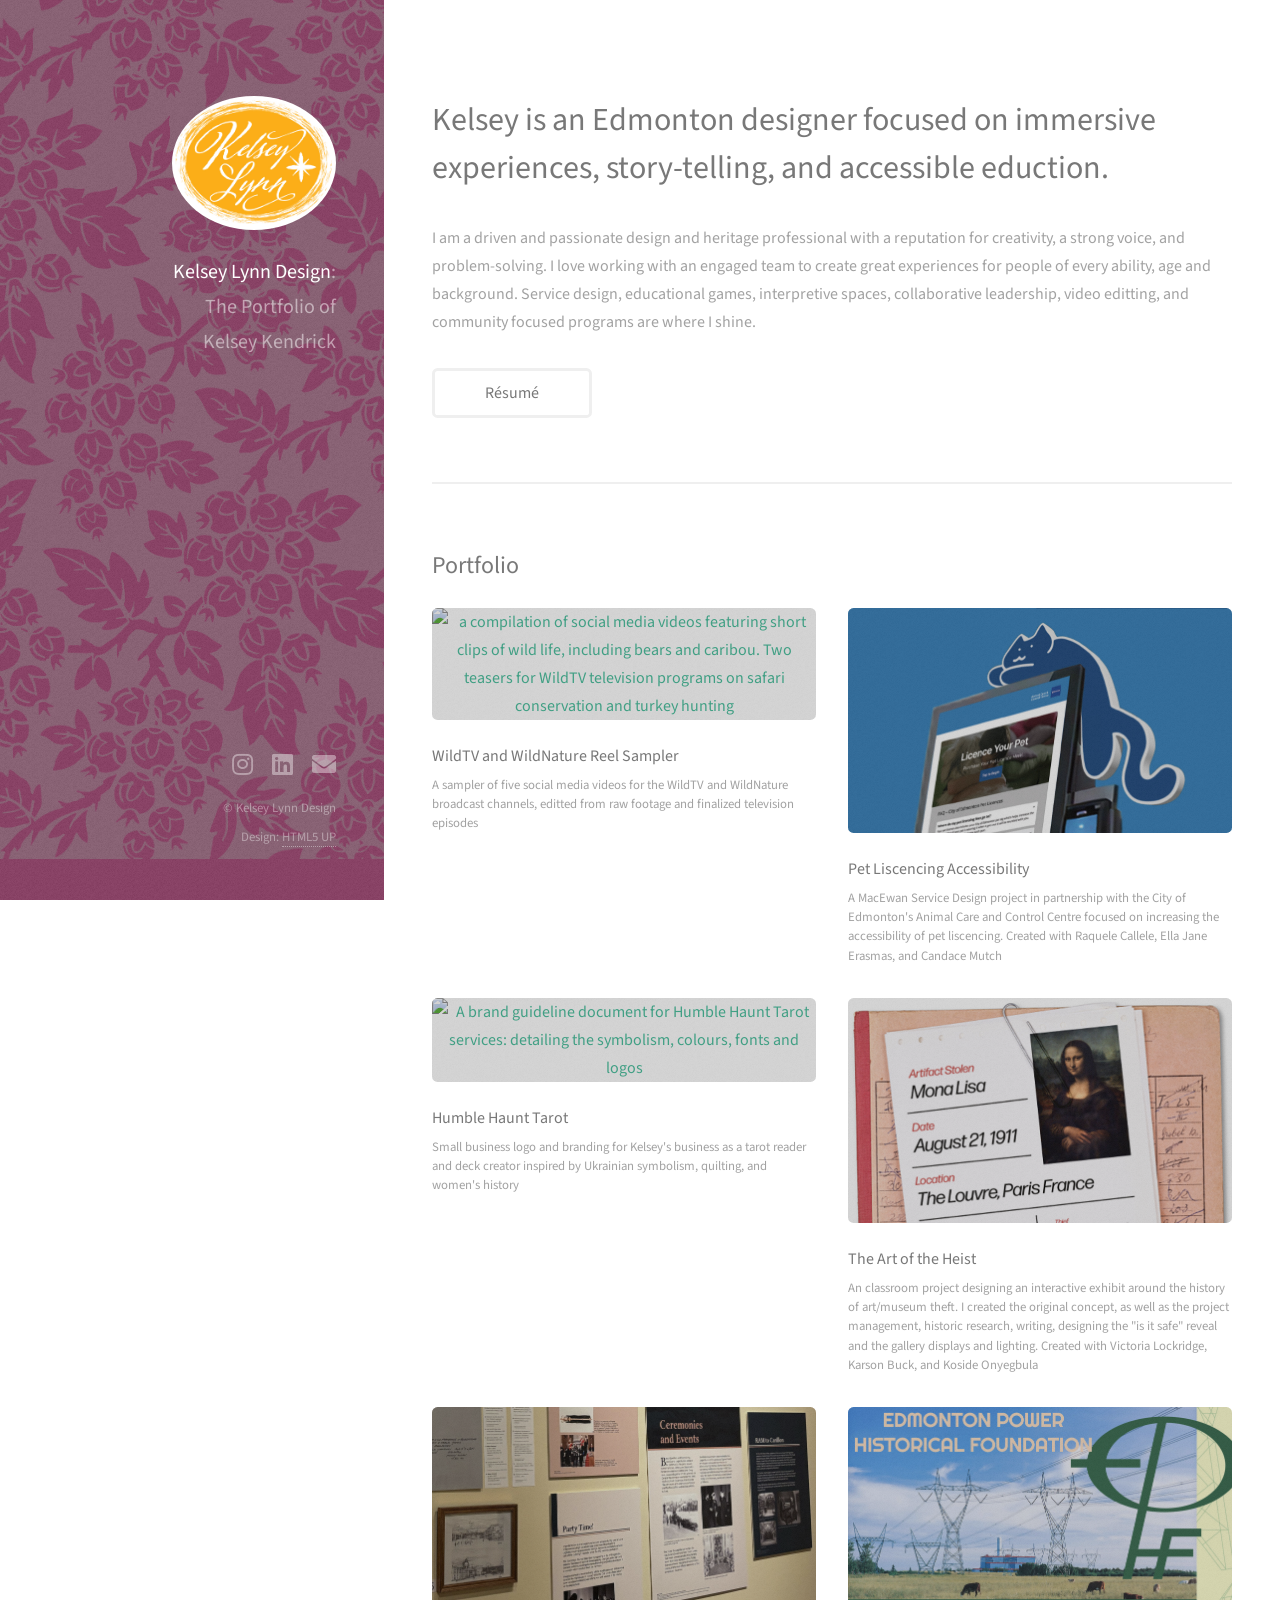
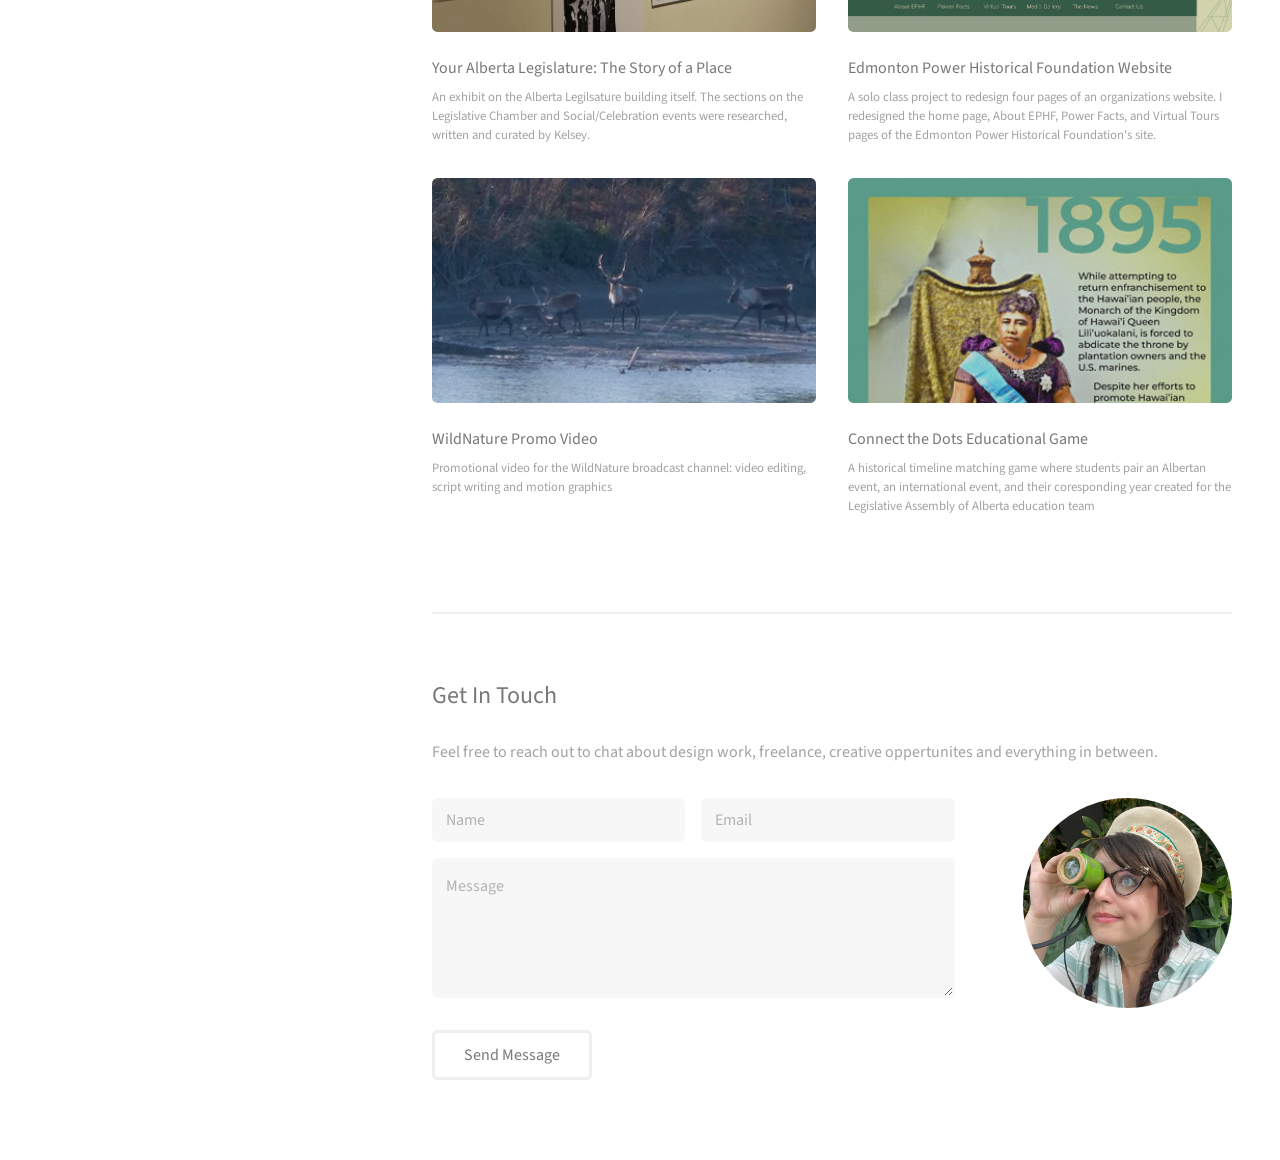
==== commit dafd739b: "fixing thumbnails" ====
--- a/index.html
+++ b/index.html
@@ -55,7 +55,7 @@
 								<p>Small business logo and branding for Kelsey's business as a tarot reader and deck creator inspired by Ukrainian symbolism, quilting, and women's history</p>
 							</article>
 							<article class="col-6 col-12-xsmall work-item">
-								<a href="images/fulls/DESN316_P2_ArtHeist.pdf" class="image fit thumb"><img src="https://drive.google.com/file/d/1k4Fojmru19QUz9kt4PIhXQrFa3JICtJO/view?usp=sharing" alt="a group project creating a museum exhibit on the techniques and history of art/museum theft. Includes an immersive game program to steal an artifact from the gallery" /></a>
+								<a href="https://drive.google.com/file/d/1k4Fojmru19QUz9kt4PIhXQrFa3JICtJO/view?usp=sharing" class="image fit thumb"><img src="images/thumbs/artoftheheist.jpg" alt="a group project creating a museum exhibit on the techniques and history of art/museum theft. Includes an immersive game program to steal an artifact from the gallery" /></a>
 								<h3>The Art of the Heist</h3>
 								<p>An classroom project designing an interactive exhibit around the history of art/museum theft. I created the original concept, as well as the project management, historic research, writing, designing the "is it safe" reveal and the gallery displays and lighting. Created with Victoria Lockridge, Karson Buck, and Koside Onyegbula</p>
 							</article>
@@ -456,4 +456,4 @@
 			<script src="assets/js/main.js"></script>
 
 	</body>
-</html>+</html>
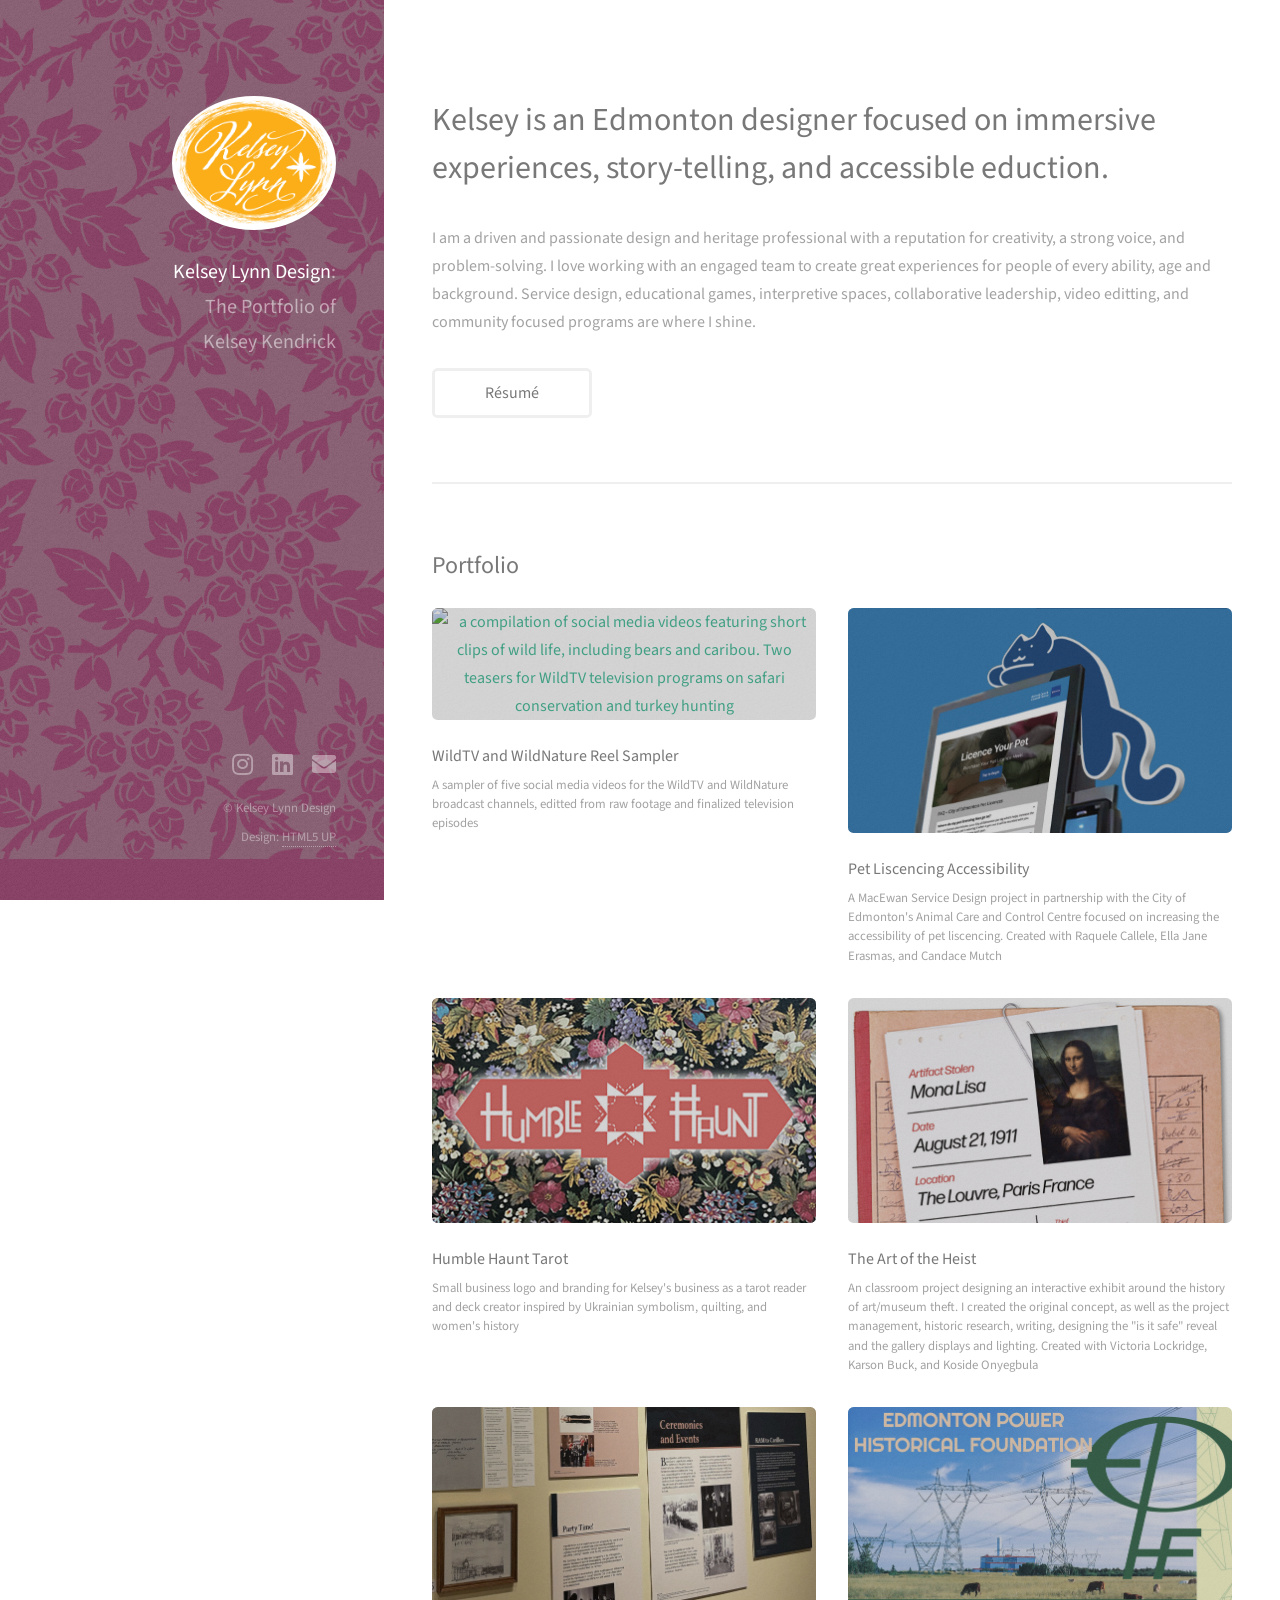
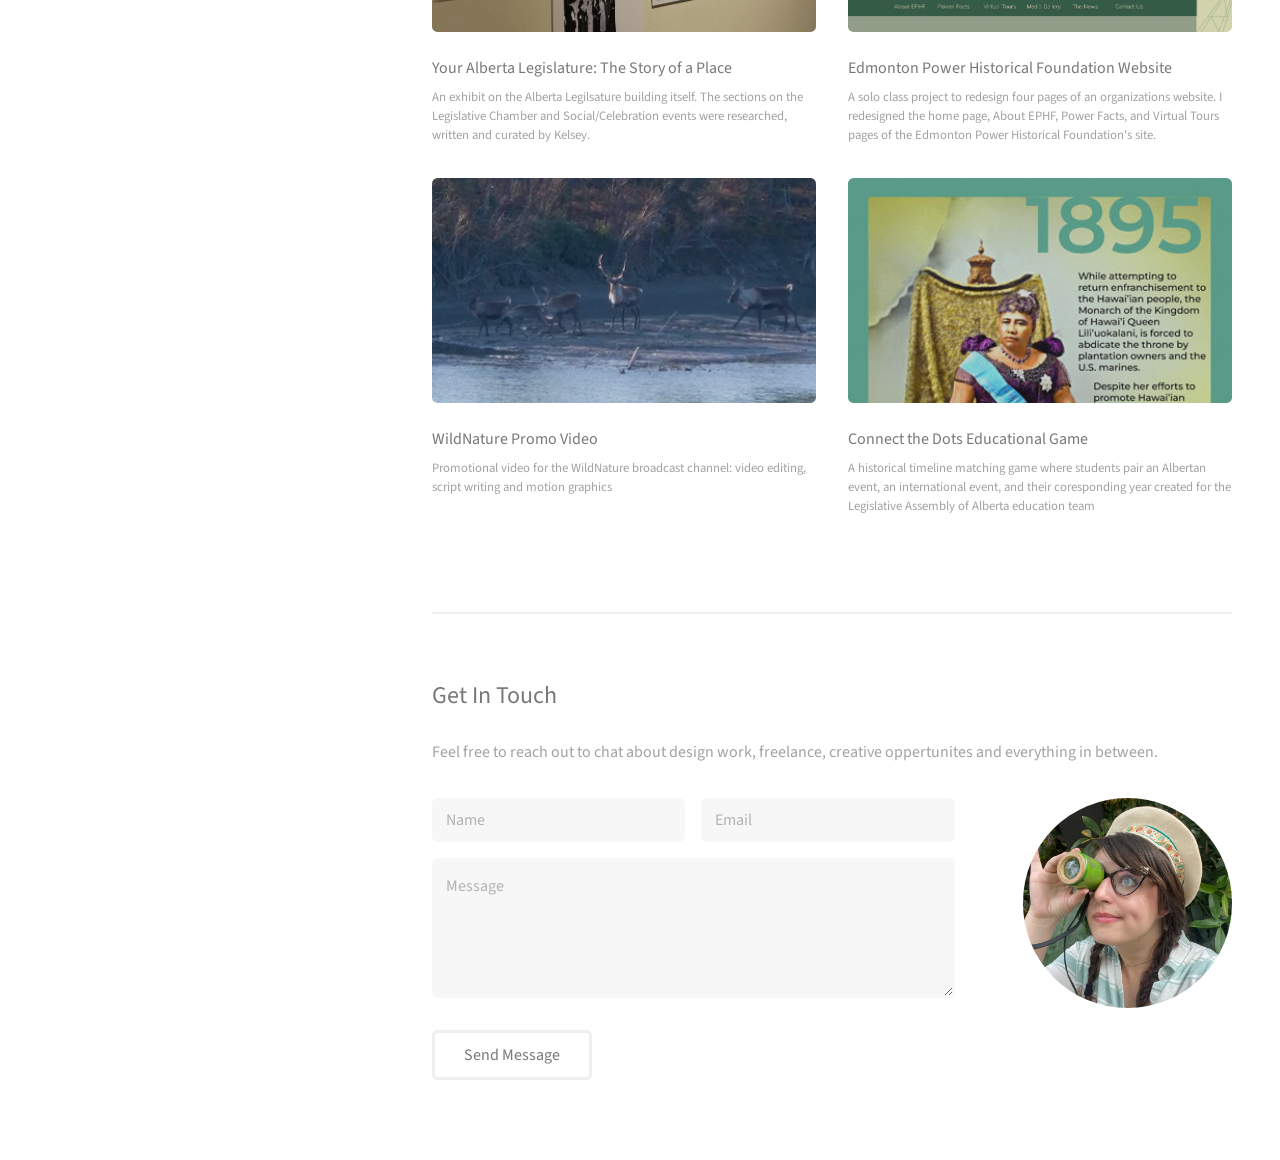
==== commit 08fdb31b: "missing caps" ====
--- a/index.html
+++ b/index.html
@@ -50,7 +50,7 @@
 								<p>A MacEwan Service Design project in partnership with the City of Edmonton's Animal Care and Control Centre focused on increasing the accessibility of pet liscencing. Created with Raquele Callele, Ella Jane Erasmas, and Candace Mutch</p>
 							</article>
 							<article class="col-6 col-12-xsmall work-item">
-								<a href="images/fulls/humble.pdf" class="image fit thumb"><img src="images/thumbs/humble.jpg" alt="A brand guideline document for Humble Haunt Tarot services: detailing the symbolism, colours, fonts and logos" /></a>
+								<a href="images/fulls/humble.pdf" class="image fit thumb"><img src="images/thumbs/Humble.jpg" alt="A brand guideline document for Humble Haunt Tarot services: detailing the symbolism, colours, fonts and logos" /></a>
 								<h3>Humble Haunt Tarot</h3>
 								<p>Small business logo and branding for Kelsey's business as a tarot reader and deck creator inspired by Ukrainian symbolism, quilting, and women's history</p>
 							</article>
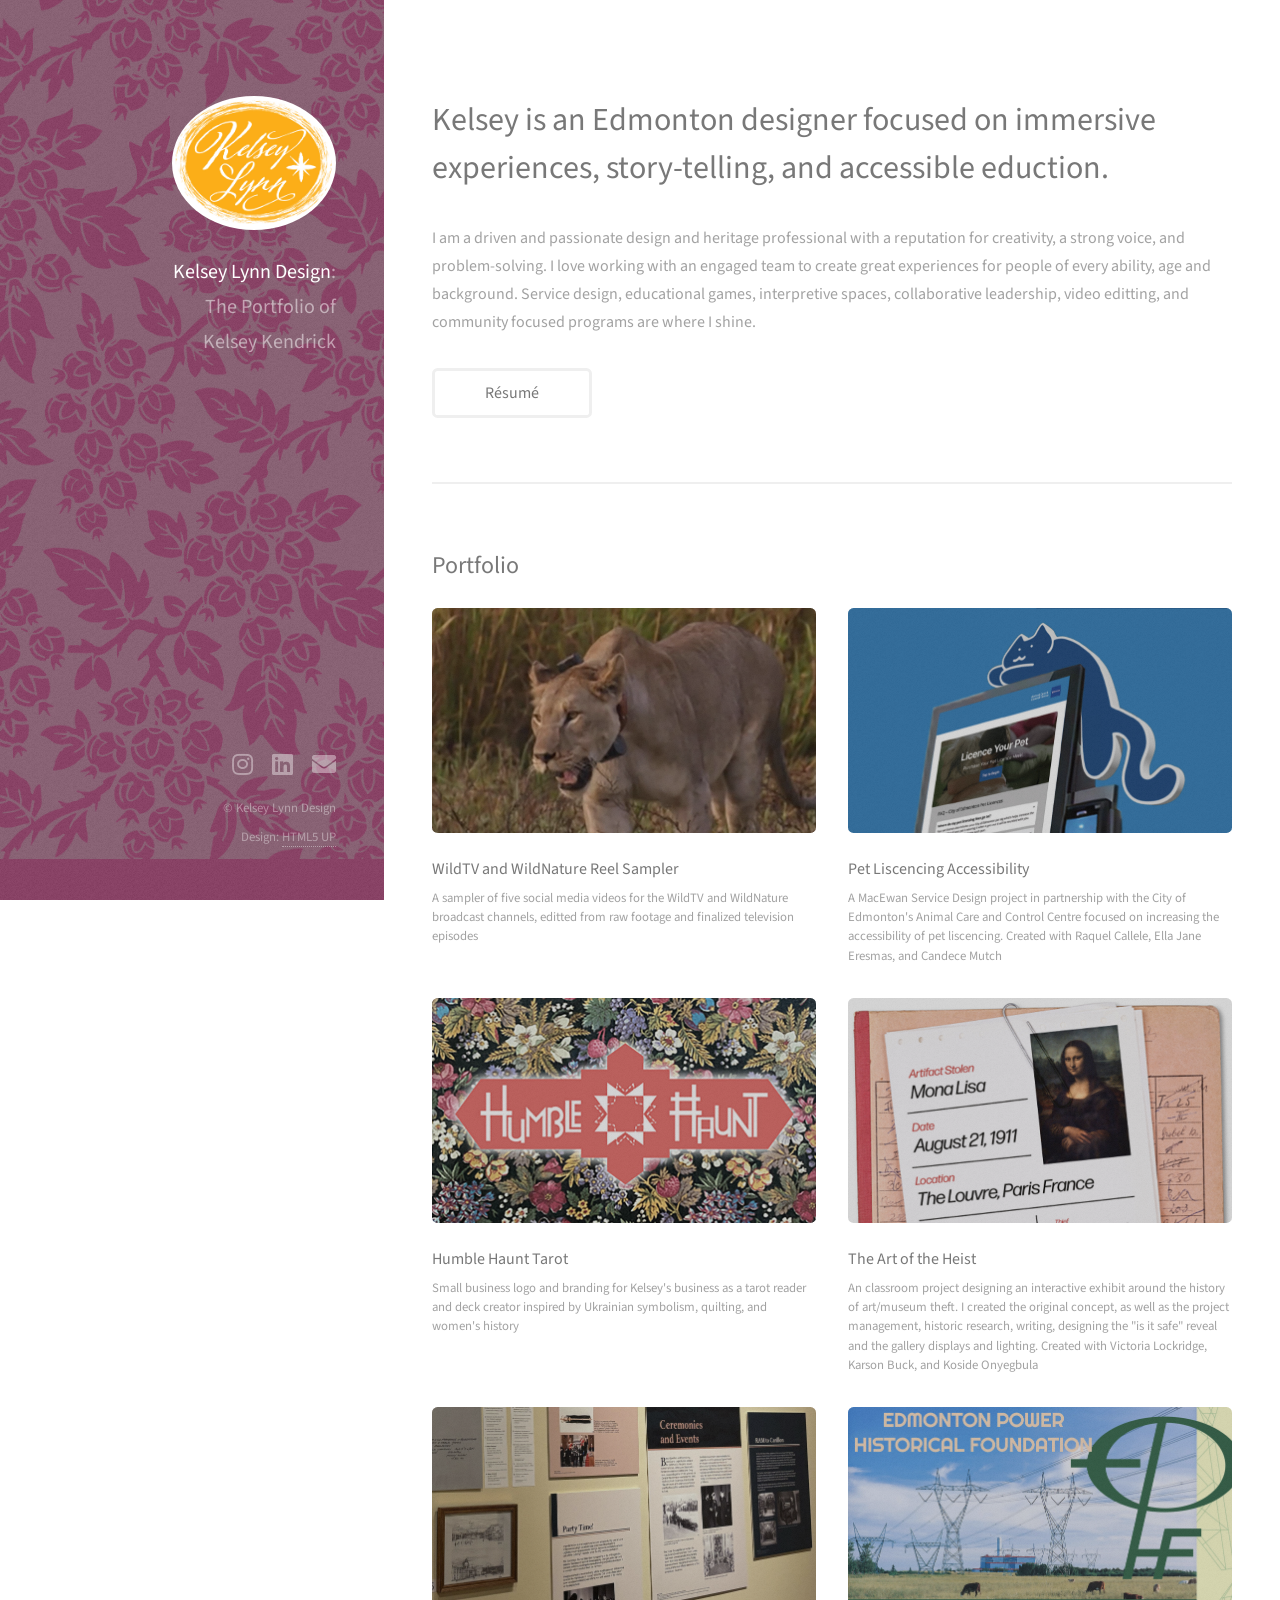
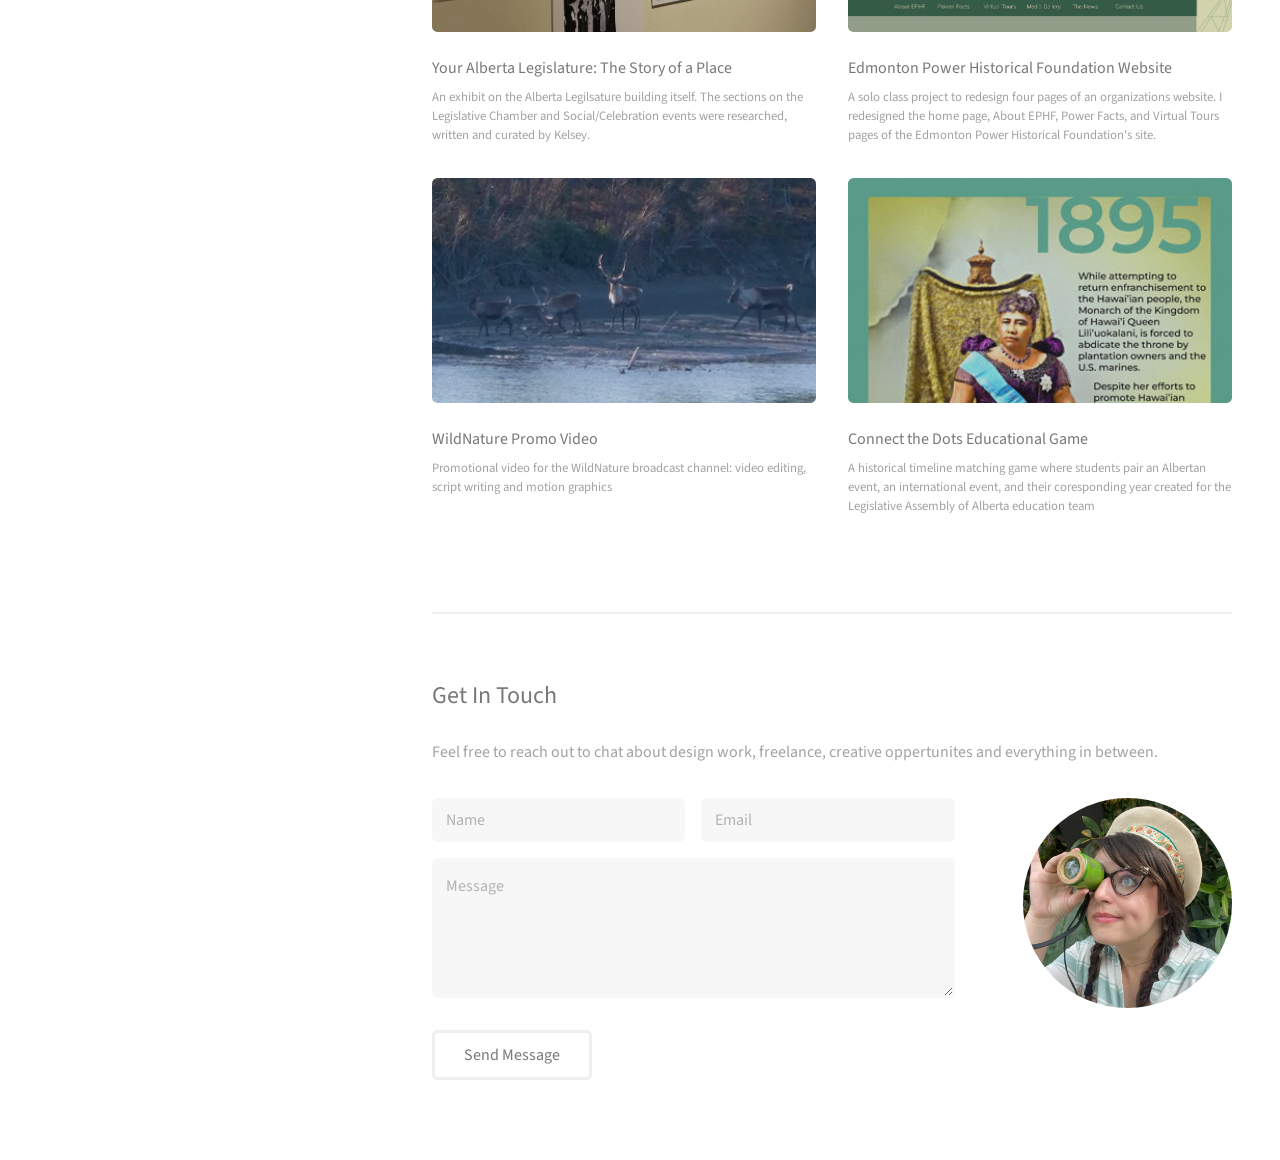
==== commit a7c27e95: "typos and trying to fix the wildtv thumb" ====
--- a/index.html
+++ b/index.html
@@ -40,14 +40,14 @@
 						<h2>Portfolio</h2>
 						<div class="row">
 							<article class="col-6 col-12-xsmall work-item">
-								<a href="https://drive.google.com/file/d/1MWFYuW-AZX_t9jpE6B_n77WnBtIgo_M7/view?usp=sharing" class="image fit thumb"><img src="images/thumbs/wildTV.jpg" alt="a compilation of social media videos featuring short clips of wild life, including bears and caribou. Two teasers for WildTV television programs on safari conservation and turkey hunting" /></a>
+								<a href="https://drive.google.com/file/d/1MWFYuW-AZX_t9jpE6B_n77WnBtIgo_M7/view?usp=sharing" class="image fit thumb"><img src="images/thumbs/WildTV.jpg" alt="a compilation of social media videos featuring short clips of wild life, including bears and caribou. Two teasers for WildTV television programs on safari conservation and turkey hunting" /></a>
 								<h3>WildTV and WildNature Reel Sampler</h3>
 								<p>A sampler of five social media videos for the WildTV and WildNature broadcast channels, editted from raw footage and finalized television episodes </p>
 							</article>
 							<article class="col-6 col-12-xsmall work-item">
 								<a href="images/fulls/DESN445_Phase2_Accessibility.pdf" class="image fit thumb"><img src="images/thumbs/ACCC.jpg" alt="Portions of a presentation on kiosk for pet liscencing for a partnership between the City of Edmonton's libraries and animal care and control to increase accessibility to pet liscencing" /></a>
 								<h3>Pet Liscencing Accessibility</h3>
-								<p>A MacEwan Service Design project in partnership with the City of Edmonton's Animal Care and Control Centre focused on increasing the accessibility of pet liscencing. Created with Raquele Callele, Ella Jane Erasmas, and Candace Mutch</p>
+								<p>A MacEwan Service Design project in partnership with the City of Edmonton's Animal Care and Control Centre focused on increasing the accessibility of pet liscencing. Created with Raquel Callele, Ella Jane Eresmas, and Candece Mutch</p>
 							</article>
 							<article class="col-6 col-12-xsmall work-item">
 								<a href="images/fulls/humble.pdf" class="image fit thumb"><img src="images/thumbs/Humble.jpg" alt="A brand guideline document for Humble Haunt Tarot services: detailing the symbolism, colours, fonts and logos" /></a>
